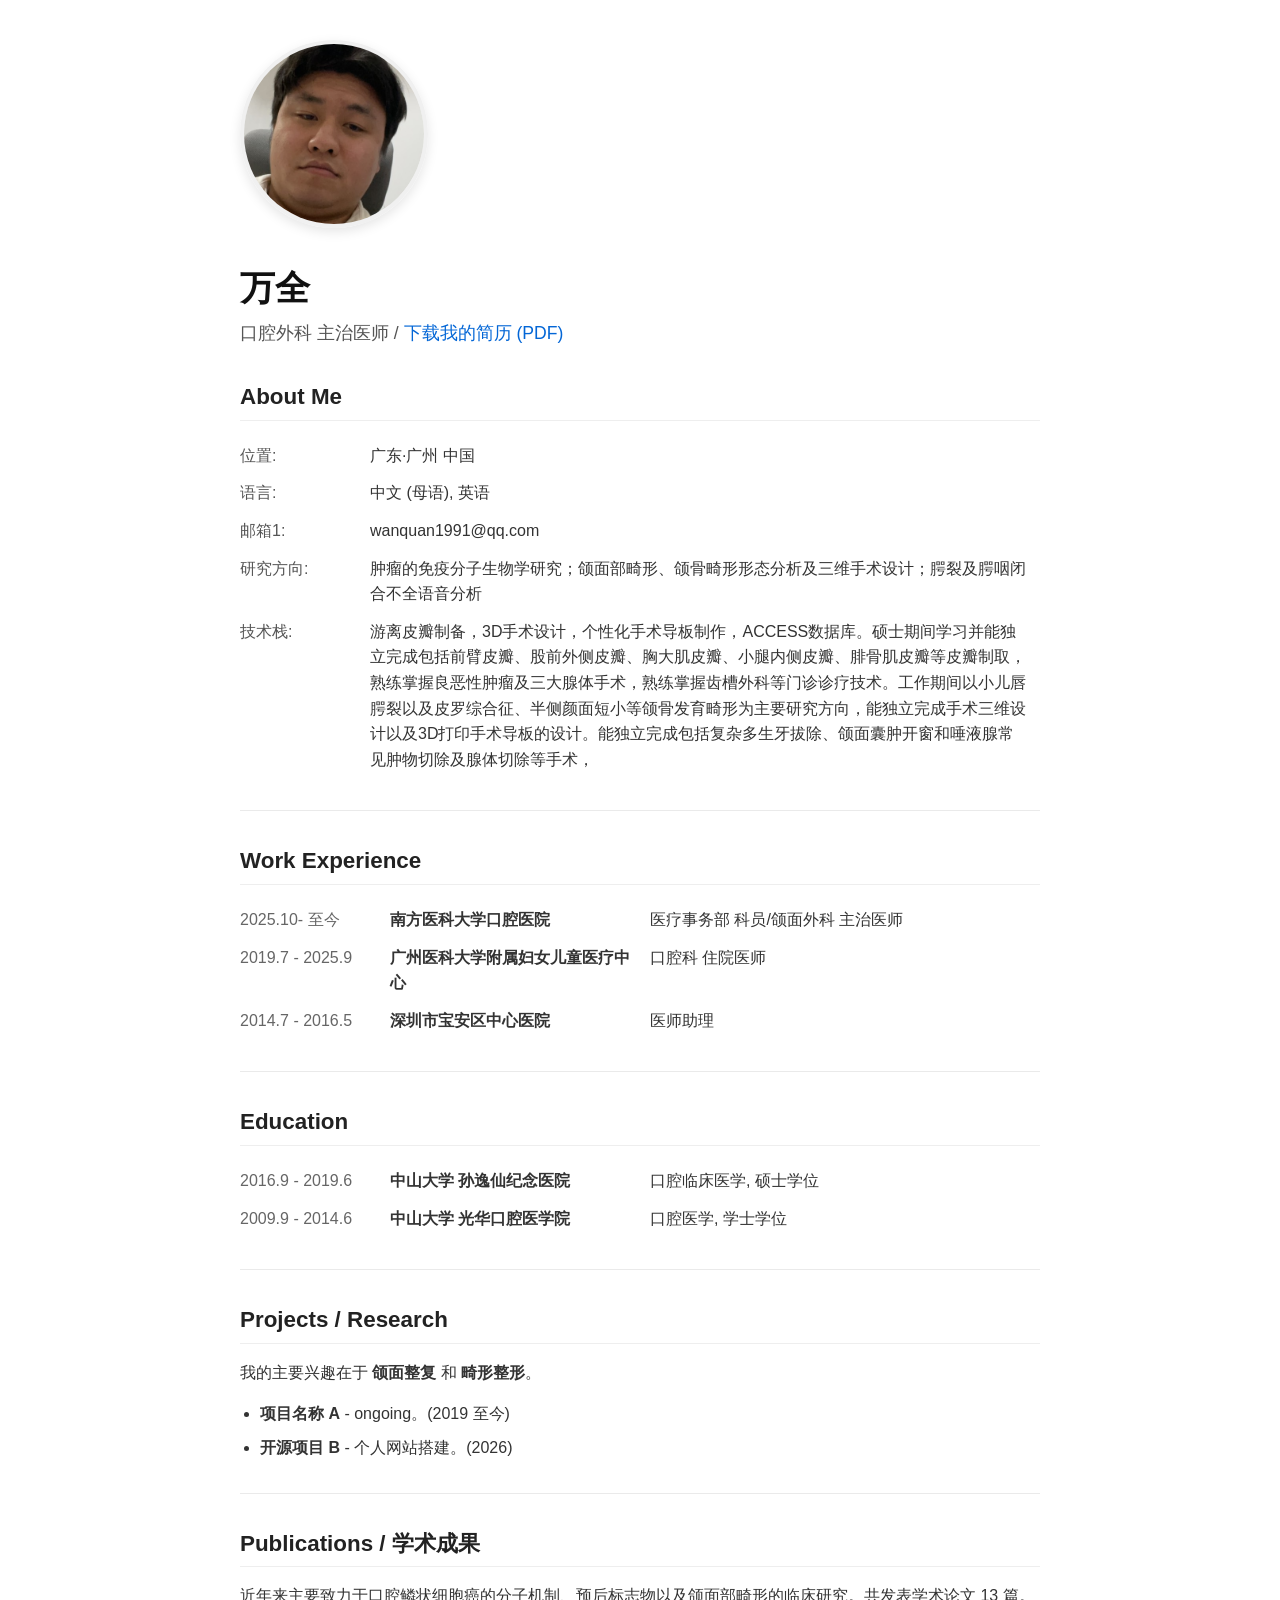
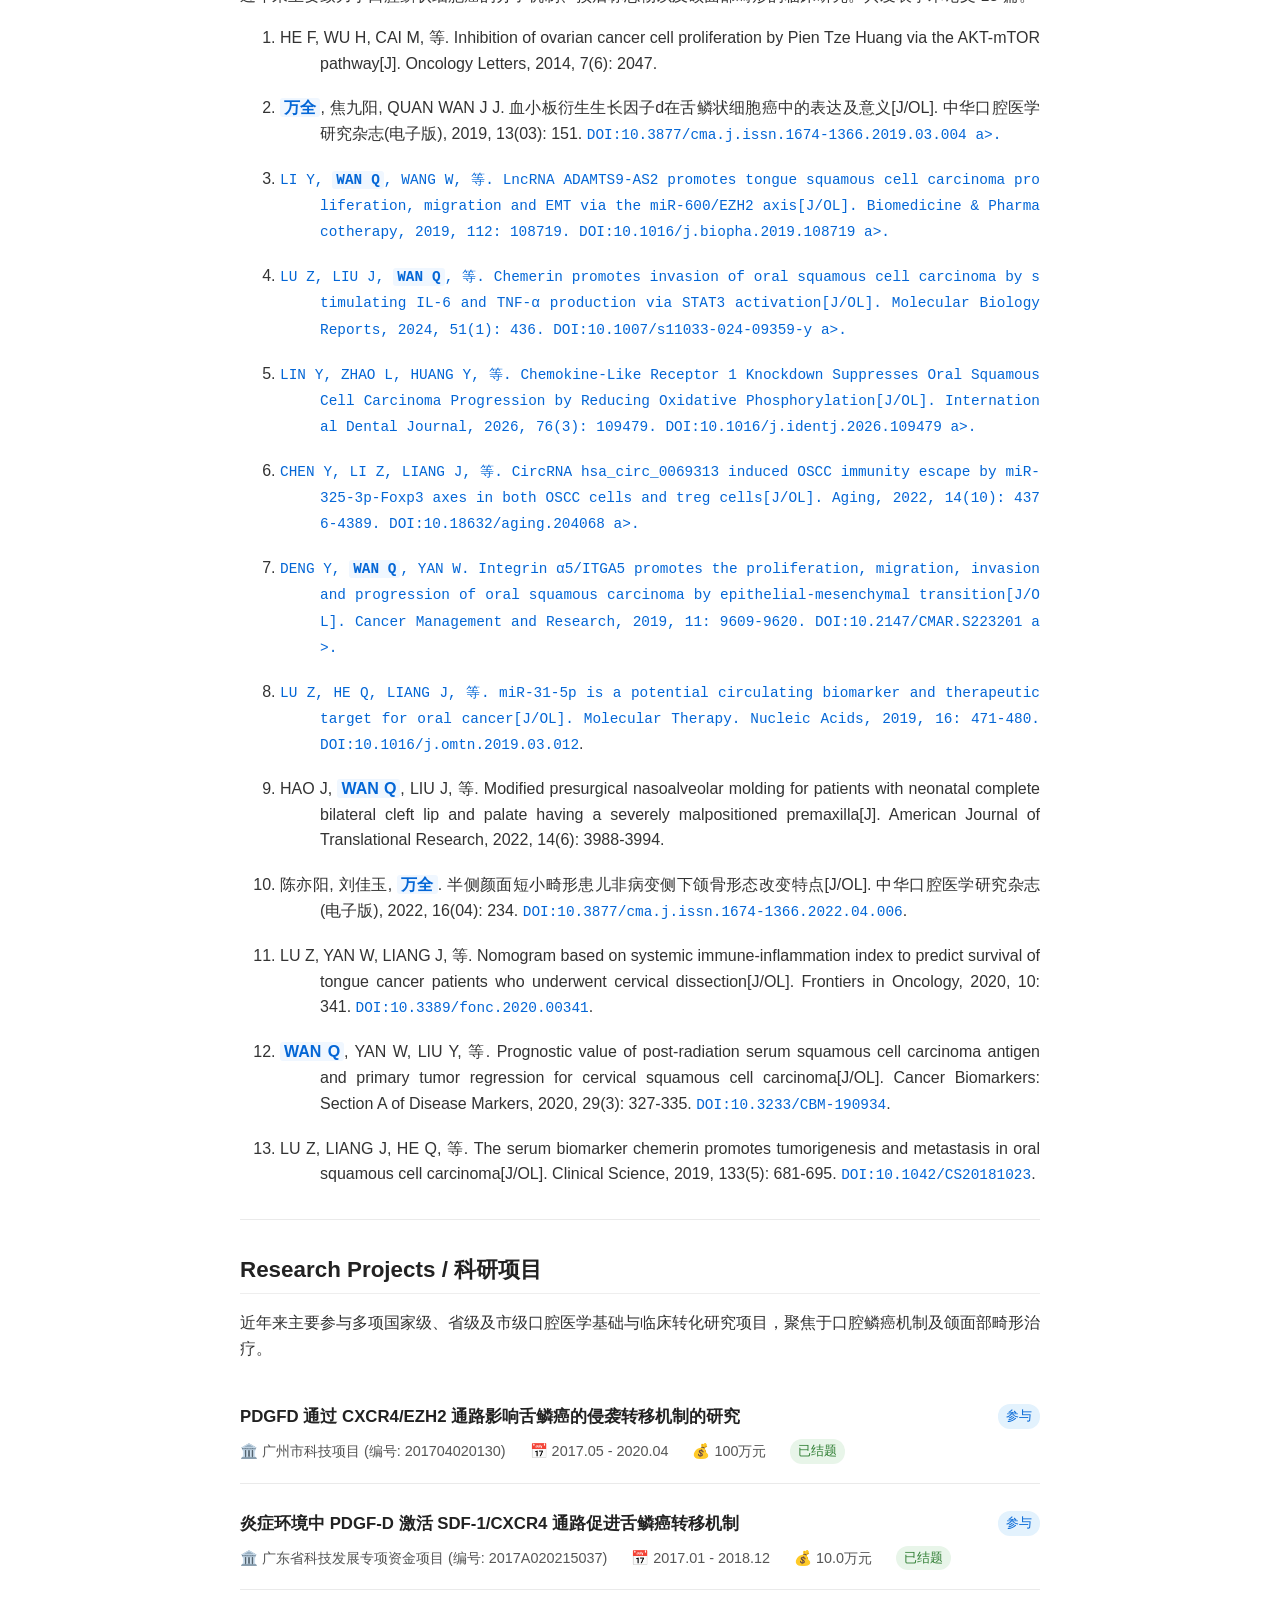
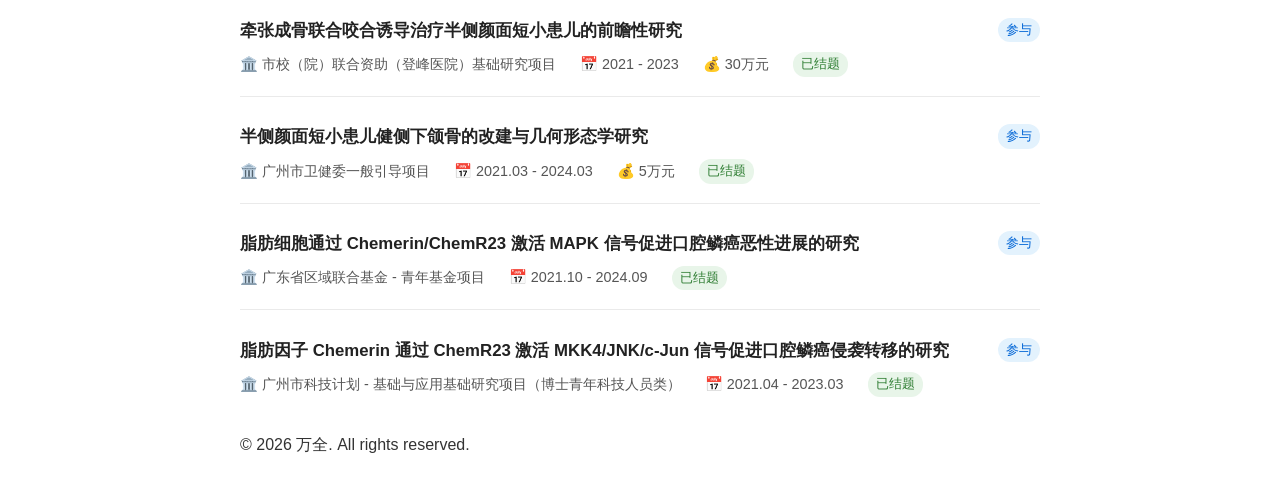
==== index.html @ 94e1116c "Modify title and add research direction in index.html Updated the title and added research direction" ====
<!DOCTYPE html>
<html lang="zh-CN">
<head>
    <meta charset="UTF-8">
    <meta name="viewport" content="width=device-width, initial-scale=1.0">
    <title>万全的主页</title>
    <link rel="stylesheet" href="style.css">
</head>

<body>
    <main class="container">
        <header>
                <!-- 头像区域 -->
            <div class="avatar-container">
                <img src="avatar.jpg" alt="万全" class="avatar">
            </div>
            <h1>万全</h1>
            <p class="subtitle">口腔外科 主治医师 / <a href="resume.pdf" download>下载我的简历 (PDF)</a></p>
        </header>

        <section id="about">
            <h2>About Me</h2>
            <table class="info-table">
                <tr><th>位置:</th><td>广东·广州 中国</td></tr>
                <tr><th>语言:</th><td>中文 (母语), 英语</td></tr>
                <tr><th>邮箱1:</th><td>wanquan1991@qq.com</td></tr>
                <tr><th>研究方向:</th><td>肿瘤的免疫分子生物学研究；颌面部畸形、颌骨畸形形态分析及三维手术设计；腭裂及腭咽闭合不全语音分析</td></tr>
                <tr><th>技术栈:</th><td>游离皮瓣制备，3D手术设计，个性化手术导板制作，ACCESS数据库。硕士期间学习并能独立完成包括前臂皮瓣、股前外侧皮瓣、胸大肌皮瓣、小腿内侧皮瓣、腓骨肌皮瓣等皮瓣制取，熟练掌握良恶性肿瘤及三大腺体手术，熟练掌握齿槽外科等门诊诊疗技术。工作期间以小儿唇腭裂以及皮罗综合征、半侧颜面短小等颌骨发育畸形为主要研究方向，能独立完成手术三维设计以及3D打印手术导板的设计。能独立完成包括复杂多生牙拔除、颌面囊肿开窗和唾液腺常见肿物切除及腺体切除等手术，</td></tr>
            </table>
        </section>

        <hr>

        <section id="experience">
            <h2>Work Experience</h2>
            <table class="info-table">
                <tr>
                    <td class="year">2025.10- 至今</td>
                    <td class="company"><strong>南方医科大学口腔医院</strong></td>
                    <td class="role">医疗事务部 科员/颌面外科 主治医师</td>
                </tr>
                <tr>
                    <td class="year">2019.7 - 2025.9</td>
                    <td class="company"><strong>广州医科大学附属妇女儿童医疗中心</strong></td>
                    <td class="role">口腔科 住院医师</td>
                </tr>
                <tr>
                    <td class="year">2014.7 - 2016.5</td>
                    <td class="company"><strong>深圳市宝安区中心医院</strong></td>
                    <td class="role">医师助理</td>
                </tr>
            </table>
        </section>

        <hr>

        <section id="education">
            <h2>Education</h2>
            <table class="info-table">
                <tr>
                    <td class="year">2016.9 - 2019.6</td>
                    <td class="company"><strong>中山大学 孙逸仙纪念医院</strong></td>
                    <td class="role">口腔临床医学, 硕士学位</td>
                </tr>
                <tr>
                    <td class="year">2009.9 - 2014.6</td>
                    <td class="company"><strong>中山大学 光华口腔医学院</strong></td>
                    <td class="role">口腔医学, 学士学位</td>
                </tr>
            </table>
        </section>

        <hr>

        <section id="research">
            <h2>Projects / Research</h2>
            <p>我的主要兴趣在于 <strong>颌面整复</strong> 和 <strong>畸形整形</strong>。</p>
            <ul>
                <li><strong>项目名称 A</strong> - ongoing。(2019 至今)</li>
                <li><strong>开源项目 B</strong> - 个人网站搭建。(2026)</li>
            </ul>
        </section>

        
        <hr>

        
        <section id="publications">
            <h2>Publications / 学术成果</h2>
            <p>近年来主要致力于口腔鳞状细胞癌的分子机制、预后标志物以及颌面部畸形的临床研究。共发表学术论文 13 篇。</p>
            
            <ol class="publication-list">
                <li>
                    HE F, WU H, CAI M, 等. Inhibition of ovarian cancer cell proliferation by Pien Tze Huang via the AKT-mTOR pathway[J]. Oncology Letters, 2014, 7(6): 2047.
                </li>
                <li>
                    <span class="my-name">万全</span>, 焦九阳, QUAN WAN J J. 血小板衍生生长因子d在舌鳞状细胞癌中的表达及意义[J/OL]. 中华口腔医学研究杂志(电子版), 2019, 13(03): 151. 
                    <a class="doi-link" href="https://doi.org/10.3877/cma.j.issn.1674-1366.2019.03.004
        
        
        
        " target="_blank">DOI:10.3877/cma.j.issn.1674-1366.2019.03.004
        
        
        
        a>.
                </li>
                <li>
                    LI Y, <span class="my-name">WAN Q</span>, WANG W, 等. LncRNA ADAMTS9-AS2 promotes tongue squamous cell carcinoma proliferation, migration and EMT via the miR-600/EZH2 axis[J/OL]. Biomedicine & Pharmacotherapy, 2019, 112: 108719. 
                    <a class="doi-link" href="https://doi.org/10.1016/j.biopha.2019.108719
        
        
        
        " target="_blank">DOI:10.1016/j.biopha.2019.108719
        
        
        
        a>.
                </li>
                <li>
                    LU Z, LIU J, <span class="my-name">WAN Q</span>, 等. Chemerin promotes invasion of oral squamous cell carcinoma by stimulating IL-6 and TNF-α production via STAT3 activation[J/OL]. Molecular Biology Reports, 2024, 51(1): 436. 
                    <a class="doi-link" href="https://doi.org/10.1007/s11033-024-09359-y
        
        
        
        " target="_blank">DOI:10.1007/s11033-024-09359-y
        
        
        
        a>.
                </li>
                <li>
                    LIN Y, ZHAO L, HUANG Y, 等. Chemokine-Like Receptor 1 Knockdown Suppresses Oral Squamous Cell Carcinoma Progression by Reducing Oxidative Phosphorylation[J/OL]. International Dental Journal, 2026, 76(3): 109479. 
                    <a class="doi-link" href="https://doi.org/10.1016/j.identj.2026.109479
        
        
        
        " target="_blank">DOI:10.1016/j.identj.2026.109479
        
        
        
        a>.
                </li>
                <li>
                    CHEN Y, LI Z, LIANG J, 等. CircRNA hsa_circ_0069313 induced OSCC immunity escape by miR-325-3p-Foxp3 axes in both OSCC cells and treg cells[J/OL]. Aging, 2022, 14(10): 4376-4389. 
                    <a class="doi-link" href="https://doi.org/10.18632/aging.204068
        
        
        
        " target="_blank">DOI:10.18632/aging.204068
        
        
        
        a>.
                </li>
                <li>
                    DENG Y, <span class="my-name">WAN Q</span>, YAN W. Integrin α5/ITGA5 promotes the proliferation, migration, invasion and progression of oral squamous carcinoma by epithelial-mesenchymal transition[J/OL]. Cancer Management and Research, 2019, 11: 9609-9620. 
                    <a class="doi-link" href="https://doi.org/10.2147/CMAR.S223201
        
        
        
        " target="_blank">DOI:10.2147/CMAR.S223201
        
        
        
        a>.
                </li>
                <li>
                    LU Z, HE Q, LIANG J, 等. miR-31-5p is a potential circulating biomarker and therapeutic target for oral cancer[J/OL]. Molecular Therapy. Nucleic Acids, 2019, 16: 471-480. 
                    <a class="doi-link" href="https://doi.org/10.1016/j.omtn.2019.03.012" target="_blank">DOI:10.1016/j.omtn.2019.03.012</a>.
                </li>
                <li>
                    HAO J, <span class="my-name">WAN Q</span>, LIU J, 等. Modified presurgical nasoalveolar molding for patients with neonatal complete bilateral cleft lip and palate having a severely malpositioned premaxilla[J]. American Journal of Translational Research, 2022, 14(6): 3988-3994.
                </li>
                 <li>
                    陈亦阳, 刘佳玉, <span class="my-name">万全</span>. 半侧颜面短小畸形患儿非病变侧下颌骨形态改变特点[J/OL]. 中华口腔医学研究杂志(电子版), 2022, 16(04): 234. 
                    <a class="doi-link" href="https://doi.org/10.3877/cma.j.issn.1674-1366.2022.04.006" target="_blank">DOI:10.3877/cma.j.issn.1674-1366.2022.04.006</a>.
                </li>
                 <li>
                    LU Z, YAN W, LIANG J, 等. Nomogram based on systemic immune-inflammation index to predict survival of tongue cancer patients who underwent cervical dissection[J/OL]. Frontiers in Oncology, 2020, 10: 341. 
                    <a class="doi-link" href="https://doi.org/10.3389/fonc.2020.00341" target="_blank">DOI:10.3389/fonc.2020.00341</a>.
                </li>
                <li>
                    <span class="my-name">WAN Q</span>, YAN W, LIU Y, 等. Prognostic value of post-radiation serum squamous cell carcinoma antigen and primary tumor regression for cervical squamous cell carcinoma[J/OL]. Cancer Biomarkers: Section A of Disease Markers, 2020, 29(3): 327-335. 
                    <a class="doi-link" href="https://doi.org/10.3233/CBM-190934" target="_blank">DOI:10.3233/CBM-190934</a>.
                </li>
                <li>
                    LU Z, LIANG J, HE Q, 等. The serum biomarker chemerin promotes tumorigenesis and metastasis in oral squamous cell carcinoma[J/OL]. Clinical Science, 2019, 133(5): 681-695. 
                    <a class="doi-link" href="https://doi.org/10.1042/CS20181023" target="_blank">DOI:10.1042/CS20181023</a>.
                </li>
            </ol>
        </section>

        <hr>
        
        <section id="research-projects">
            <h2>Research Projects / 科研项目</h2>
            <p>近年来主要参与多项国家级、省级及市级口腔医学基础与临床转化研究项目，聚焦于口腔鳞癌机制及颌面部畸形治疗。</p>
            
            <ul class="project-list">
                <!-- 项目 1 -->
                <li class="project-item">
                    <div class="project-header">
                        <span class="project-title">PDGFD 通过 CXCR4/EZH2 通路影响舌鳞癌的侵袭转移机制的研究</span>
                        <span class="badge badge-role">参与</span>
                    </div>
                    <div class="project-meta">
                        <span class="meta-item">🏛️ 广州市科技项目 (编号: 201704020130)</span>
                        <span class="meta-item">📅 2017.05 - 2020.04</span>
                        <span class="meta-item">💰 100万元</span>
                        <span class="badge badge-status">已结题</span>
                    </div>
                </li>
        
                <!-- 项目 2 -->
                <li class="project-item">
                    <div class="project-header">
                        <span class="project-title">炎症环境中 PDGF-D 激活 SDF-1/CXCR4 通路促进舌鳞癌转移机制</span>
                        <span class="badge badge-role">参与</span>
                    </div>
                    <div class="project-meta">
                        <span class="meta-item">🏛️ 广东省科技发展专项资金项目 (编号: 2017A020215037)</span>
                        <span class="meta-item">📅 2017.01 - 2018.12</span>
                        <span class="meta-item">💰 10.0万元</span>
                        <span class="badge badge-status">已结题</span>
                    </div>
                </li>
        
                <!-- 项目 3 -->
                <li class="project-item">
                    <div class="project-header">
                        <span class="project-title">牵张成骨联合咬合诱导治疗半侧颜面短小患儿的前瞻性研究</span>
                        <span class="badge badge-role">参与</span>
                    </div>
                    <div class="project-meta">
                        <span class="meta-item">🏛️ 市校（院）联合资助（登峰医院）基础研究项目</span>
                        <span class="meta-item">📅 2021 - 2023</span>
                        <span class="meta-item">💰 30万元</span>
                        <span class="badge badge-status">已结题</span>
                    </div>
                </li>
        
                <!-- 项目 4 -->
                <li class="project-item">
                    <div class="project-header">
                        <span class="project-title">半侧颜面短小患儿健侧下颌骨的改建与几何形态学研究</span>
                        <span class="badge badge-role">参与</span>
                    </div>
                    <div class="project-meta">
                        <span class="meta-item">🏛️ 广州市卫健委一般引导项目</span>
                        <span class="meta-item">📅 2021.03 - 2024.03</span>
                        <span class="meta-item">💰 5万元</span>
                        <span class="badge badge-status">已结题</span>
                    </div>
                </li>
        
                <!-- 项目 5 (原文本未提供金额，已做兼容处理) -->
                <li class="project-item">
                    <div class="project-header">
                        <span class="project-title">脂肪细胞通过 Chemerin/ChemR23 激活 MAPK 信号促进口腔鳞癌恶性进展的研究</span>
                        <span class="badge badge-role">参与</span>
                    </div>
                    <div class="project-meta">
                        <span class="meta-item">🏛️ 广东省区域联合基金 - 青年基金项目</span>
                        <span class="meta-item">📅 2021.10 - 2024.09</span>
                        <span class="badge badge-status">已结题</span>
                    </div>
                </li>
        
                <!-- 项目 6 (原文本未提供金额，已做兼容处理) -->
                <li class="project-item">
                    <div class="project-header">
                        <span class="project-title">脂肪因子 Chemerin 通过 ChemR23 激活 MKK4/JNK/c-Jun 信号促进口腔鳞癌侵袭转移的研究</span>
                        <span class="badge badge-role">参与</span>
                    </div>
                    <div class="project-meta">
                        <span class="meta-item">🏛️ 广州市科技计划 - 基础与应用基础研究项目（博士青年科技人员类）</span>
                        <span class="meta-item">📅 2021.04 - 2023.03</span>
                        <span class="badge badge-status">已结题</span>
                    </div>
                </li>
            </ul>
        </section>

        
        <footer>
            <p>&copy; 2026 万全. All rights reserved.</p>
        </footer>
    </main>
</body>
</html>
---- style.css ----
/* 基础重置与字体设置 */
body {
    font-family: -apple-system, BlinkMacSystemFont, "Segoe UI", Roboto, Helvetica, Arial, sans-serif;
    line-height: 1.6;
    color: #333;
    background-color: #fff;
    margin: 0;
    padding: 20px;
}

/* 居中容器，限制最大宽度以保证阅读体验 */
.container {
    max-width: 800px;
    margin: 0 auto;
    padding: 20px 0;
}

/* 标题样式 */
h1 {
    font-size: 2.2rem;
    margin-bottom: 0.2rem;
    color: #111;
}

.subtitle {
    font-size: 1.1rem;
    color: #555;
    margin-top: 0;
    margin-bottom: 2rem;
}

h2 {
    font-size: 1.4rem;
    margin-top: 2rem;
    margin-bottom: 1rem;
    color: #222;
    border-bottom: 1px solid #eee;
    padding-bottom: 0.3rem;
}

/* 表格样式 (用于对齐经历和信息) */
.info-table {
    width: 100%;
    border-collapse: collapse;
    margin-bottom: 1rem;
}

.info-table th, .info-table td {
    text-align: left;
    padding: 6px 10px 6px 0;
    vertical-align: top;
}

.info-table th {
    width: 120px;
    color: #555;
    font-weight: normal;
}

.info-table .year {
    width: 140px;
    color: #666;
    white-space: nowrap;
}

.info-table .company {
    width: 250px;
}

/* 分隔线 */
hr {
    border: 0;
    border-top: 1px solid #eaeaea;
    margin: 2rem 0;
}

/* 列表样式 */
ul {
    padding-left: 20px;
}

li {
    margin-bottom: 0.5rem;
}

/* 链接样式 */
a {
    color: #0366d6;
    text-decoration: none;
}

a:hover {
    text-decoration: underline;
}

/* 移动端适配 */
@media (max-width: 600px) {
    .info-table, .info-table tbody, .info-table tr, .info-table td, .info-table th {
        display: block;
        width: 100%;
    }
    .info-table th {
        margin-top: 10px;
        font-weight: bold;
    }
    .info-table .year {
        margin-top: 15px;
        font-weight: bold;
        color: #333;
    }
}

/* ========== 头像样式 ========== */
.profile-header {
    text-align: center; /* 居中对齐 */
    margin-bottom: 3rem;
}

.avatar-container {
    margin-bottom: 1.5rem;
}

.avatar {
    width: 180px;           /* 头像宽度 */
    height: 180px;          /* 头像高度 */
    border-radius: 50%;     /* 圆形头像 */
    object-fit: cover;      /* 保持比例裁剪，不变形 */
    border: 4px solid #f0f0f0; /* 浅灰色边框 */
    box-shadow: 0 4px 12px rgba(0, 0, 0, 0.1); /* 轻微阴影 */
    transition: transform 0.3s, box-shadow 0.3s;
}

/* 鼠标悬停效果 */
.avatar:hover {
    transform: scale(1.05); /* 轻微放大 */
    box-shadow: 0 8px 24px rgba(0, 0, 0, 0.15); /* 阴影加深 */
}

/* 移动端适配：缩小头像 */
@media (max-width: 600px) {
    .avatar {
        width: 140px;
        height: 140px;
    }
}

/* ========== 导航栏样式 ========== */
.navbar {
    background-color: #f8f9fa;
    border-bottom: 1px solid #eaeaea;
    padding: 1rem 0;
    margin-bottom: 2rem;
    position: sticky;
    top: 0;
    z-index: 100;
}

.nav-container {
    max-width: 800px;
    margin: 0 auto;
    padding: 0 20px;
    display: flex;
    justify-content: space-between;
    align-items: center;
}

.nav-brand {
    font-size: 1.2rem;
    font-weight: bold;
    color: #333;
    text-decoration: none;
}

.nav-links {
    display: flex;
    gap: 1.5rem;
    list-style: none;
    margin: 0;
    padding: 0;
}

.nav-links a {
    color: #555;
    text-decoration: none;
    font-size: 0.95rem;
    transition: color 0.3s;
}

.nav-links a:hover,
.nav-links a.active {
    color: #0366d6;
}

/* 移动端适配 */
@media (max-width: 600px) {
    .nav-container {
        flex-direction: column;
        gap: 1rem;
    }
    
    .nav-links {
        flex-wrap: wrap;
        justify-content: center;
        gap: 1rem;
    }
}
/* ========== 学术成果 (Publications) 专属样式 ========== */
.publication-list {
    list-style-type: decimal;
    padding-left: 2.5rem; /* 为序号留出足够空间 */
    margin-top: 1rem;
}

.publication-list li {
    margin-bottom: 1.2rem;
    text-align: justify; /* 两端对齐，视觉更整齐 */
    line-height: 1.6;
    /* 悬挂缩进：第一行顶格，换行时缩进，这是学术列表的标准排版 */
    text-indent: -2.5rem; 
    padding-left: 2.5rem; 
}

/* 高亮作者本人的名字 */
.publication-list .my-name {
    font-weight: bold;
    color: #0366d6; /* 使用主题蓝色 */
    background-color: #f0f7ff; /* 浅蓝色背景 */
    padding: 1px 4px;
    border-radius: 3px;
}

/* DOI 链接样式 */
.publication-list a.doi-link {
    color: #0366d6;
    text-decoration: none;
    font-family: ui-monospace, SFMono-Regular, Menlo, Monaco, Consolas, monospace; /* 等宽字体 */
    font-size: 0.9em;
    word-break: break-all; /* 防止长 DOI 撑破移动端布局 */
}

.publication-list a.doi-link:hover {
    text-decoration: underline;
}

/* 移动端适配：取消悬挂缩进，改为普通缩进 */
@media (max-width: 600px) {
    .publication-list {
        padding-left: 1.5rem;
    }
    .publication-list li {
        text-indent: 0;
        padding-left: 0;
    }
}


/* ========== 科研项目 (Research Projects) 专属样式 ========== */
.project-list {
    list-style: none;
    padding: 0;
    margin-top: 1.5rem;
}

.project-item {
    padding: 1.2rem 0;
    border-bottom: 1px solid #eaeaea;
}

.project-item:last-child {
    border-bottom: none;
}

/* 项目标题与角色标签行 */
.project-header {
    display: flex;
    justify-content: space-between;
    align-items: flex-start;
    gap: 1rem;
    margin-bottom: 0.6rem;
}

.project-title {
    font-size: 1.05rem;
    font-weight: 600;
    color: #222;
    line-height: 1.5;
}

/* 标签通用样式 */
.badge {
    display: inline-block;
    padding: 2px 8px;
    border-radius: 12px;
    font-size: 0.8rem;
    font-weight: 500;
    white-space: nowrap;
    flex-shrink: 0; /* 防止标签被挤压换行 */
}

.badge-role {
    background-color: #e3f2fd;
    color: #0366d6;
}

.badge-status {
    background-color: #e8f5e9;
    color: #2e7d32;
}

/* 项目元数据行 (来源、时间、金额) */
.project-meta {
    display: flex;
    flex-wrap: wrap;
    gap: 1rem 1.5rem; /* 行间距 1rem, 列间距 1.5rem */
    font-size: 0.9rem;
    color: #555;
}

.meta-item {
    display: flex;
    align-items: center;
    gap: 0.3rem;
}

/* 移动端适配：垂直堆叠 */
@media (max-width: 600px) {
    .project-header {
        flex-direction: column;
        gap: 0.5rem;
    }
    
    .project-meta {
        flex-direction: column;
        gap: 0.4rem;
    }
}
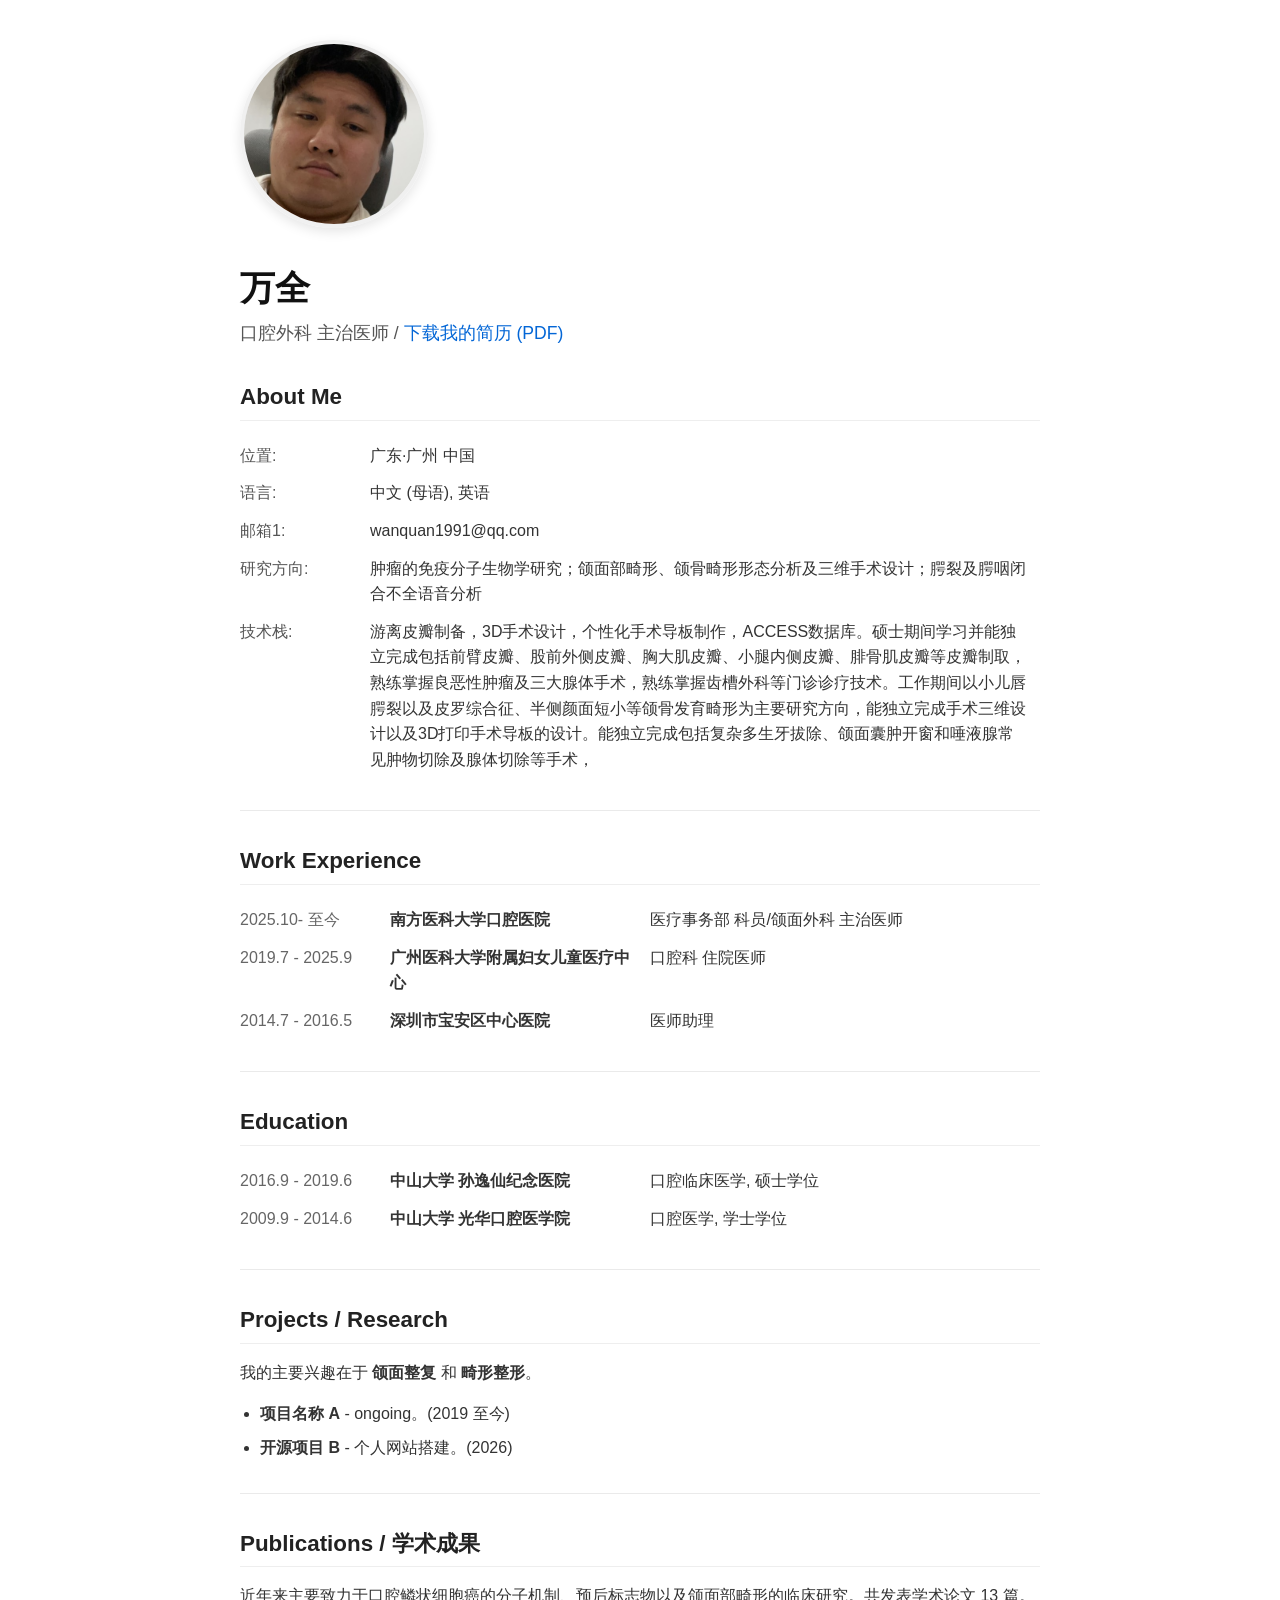
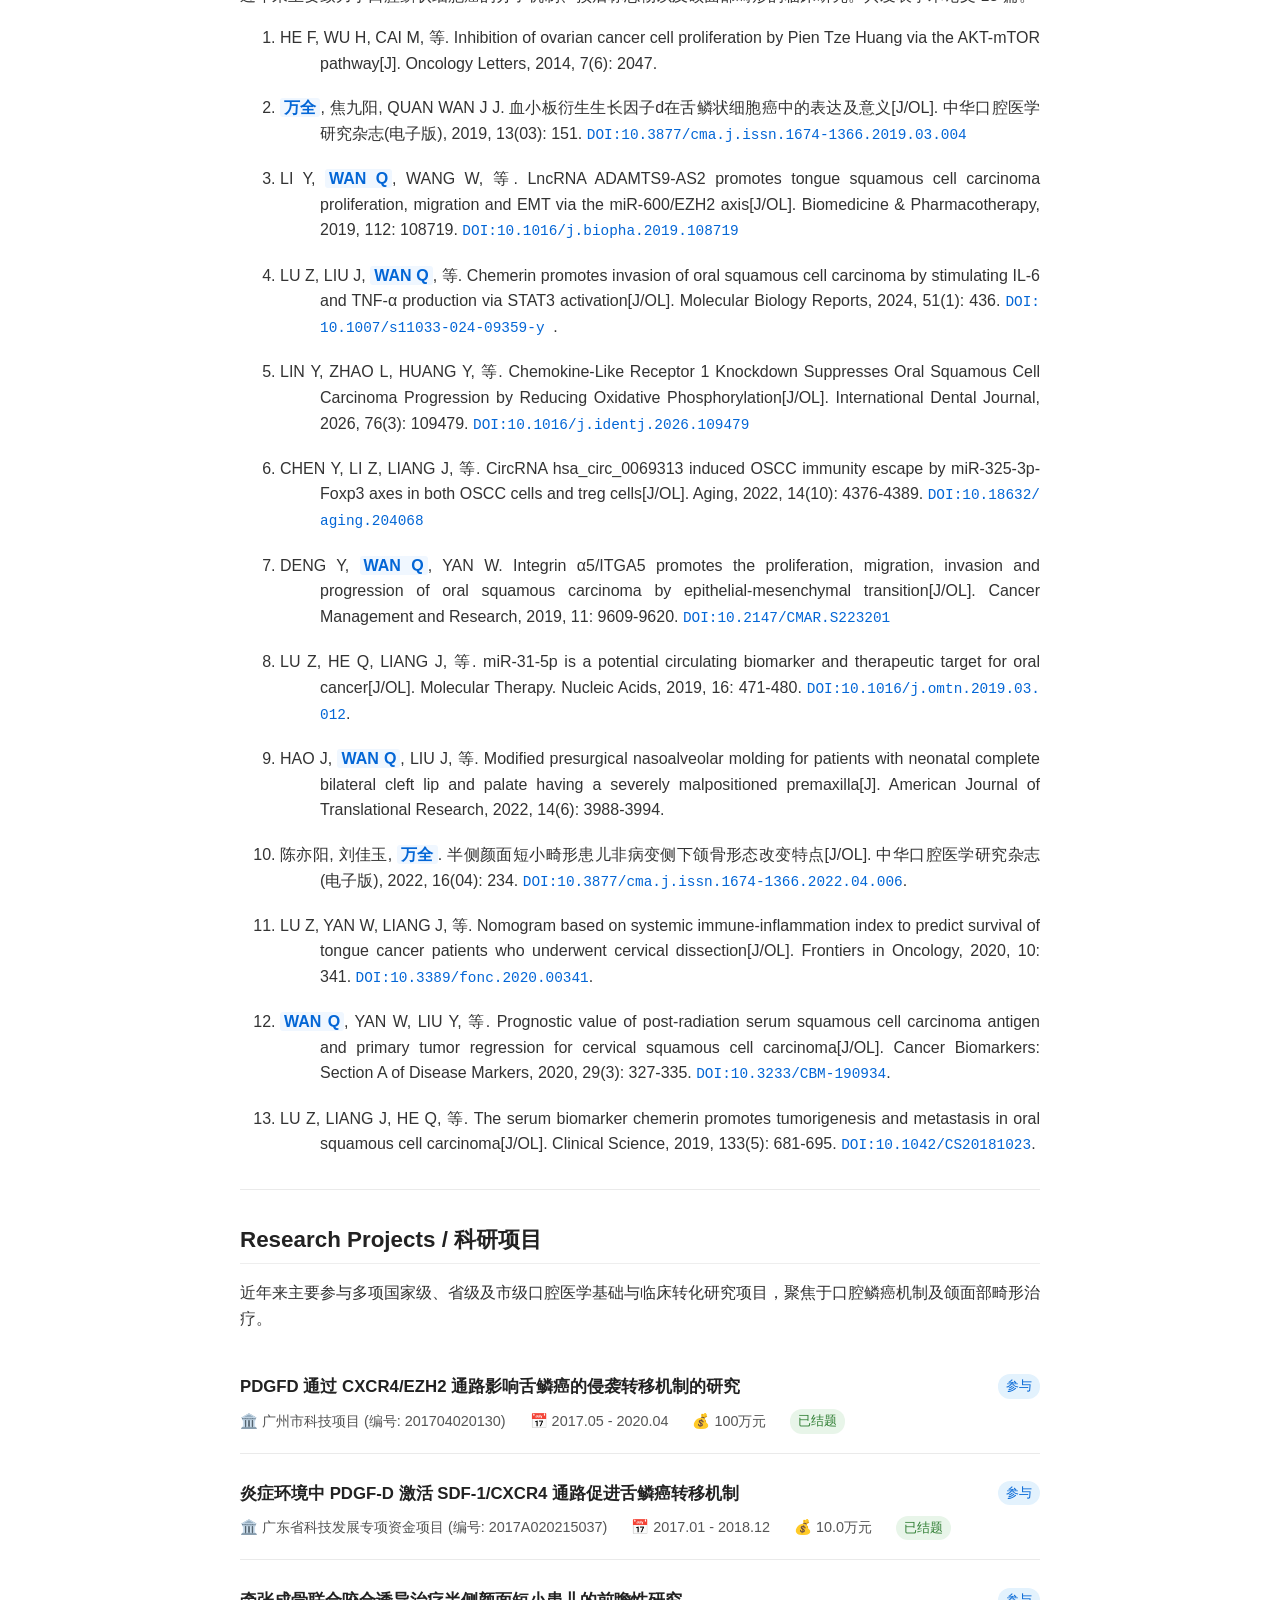
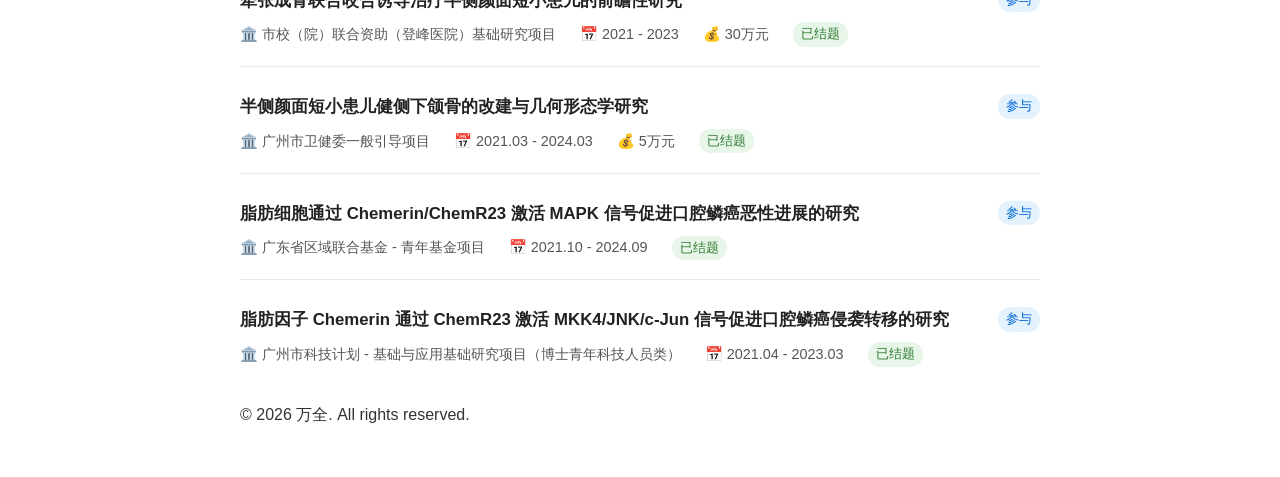
==== commit 82da61f5: "Fix DOI links formatting in index.html Updated DOI links to ensure proper HTML formatting." ====
--- a/index.html
+++ b/index.html
@@ -95,75 +95,27 @@
                 </li>
                 <li>
                     <span class="my-name">万全</span>, 焦九阳, QUAN WAN J J. 血小板衍生生长因子d在舌鳞状细胞癌中的表达及意义[J/OL]. 中华口腔医学研究杂志(电子版), 2019, 13(03): 151. 
-                    <a class="doi-link" href="https://doi.org/10.3877/cma.j.issn.1674-1366.2019.03.004
-        
-        
-        
-        " target="_blank">DOI:10.3877/cma.j.issn.1674-1366.2019.03.004
-        
-        
-        
-        a>.
+                    <a class="doi-link" href="https://doi.org/10.3877/cma.j.issn.1674-1366.2019.03.004 " target="_blank">DOI:10.3877/cma.j.issn.1674-1366.2019.03.004 </a>
                 </li>
                 <li>
                     LI Y, <span class="my-name">WAN Q</span>, WANG W, 等. LncRNA ADAMTS9-AS2 promotes tongue squamous cell carcinoma proliferation, migration and EMT via the miR-600/EZH2 axis[J/OL]. Biomedicine & Pharmacotherapy, 2019, 112: 108719. 
-                    <a class="doi-link" href="https://doi.org/10.1016/j.biopha.2019.108719
-        
-        
-        
-        " target="_blank">DOI:10.1016/j.biopha.2019.108719
-        
-        
-        
-        a>.
+                    <a class="doi-link" href="https://doi.org/10.1016/j.biopha.2019.108719 " target="_blank">DOI:10.1016/j.biopha.2019.108719</a>
                 </li>
                 <li>
                     LU Z, LIU J, <span class="my-name">WAN Q</span>, 等. Chemerin promotes invasion of oral squamous cell carcinoma by stimulating IL-6 and TNF-α production via STAT3 activation[J/OL]. Molecular Biology Reports, 2024, 51(1): 436. 
-                    <a class="doi-link" href="https://doi.org/10.1007/s11033-024-09359-y
-        
-        
-        
-        " target="_blank">DOI:10.1007/s11033-024-09359-y
-        
-        
-        
-        a>.
+                    <a class="doi-link" href="https://doi.org/10.1007/s11033-024-09359-y " target="_blank">DOI:10.1007/s11033-024-09359-y </a>.
                 </li>
                 <li>
                     LIN Y, ZHAO L, HUANG Y, 等. Chemokine-Like Receptor 1 Knockdown Suppresses Oral Squamous Cell Carcinoma Progression by Reducing Oxidative Phosphorylation[J/OL]. International Dental Journal, 2026, 76(3): 109479. 
-                    <a class="doi-link" href="https://doi.org/10.1016/j.identj.2026.109479
-        
-        
-        
-        " target="_blank">DOI:10.1016/j.identj.2026.109479
-        
-        
-        
-        a>.
+                    <a class="doi-link" href="https://doi.org/10.1016/j.identj.2026.109479 " target="_blank">DOI:10.1016/j.identj.2026.109479 </a>
                 </li>
                 <li>
                     CHEN Y, LI Z, LIANG J, 等. CircRNA hsa_circ_0069313 induced OSCC immunity escape by miR-325-3p-Foxp3 axes in both OSCC cells and treg cells[J/OL]. Aging, 2022, 14(10): 4376-4389. 
-                    <a class="doi-link" href="https://doi.org/10.18632/aging.204068
-        
-        
-        
-        " target="_blank">DOI:10.18632/aging.204068
-        
-        
-        
-        a>.
+                    <a class="doi-link" href="https://doi.org/10.18632/aging.204068 " target="_blank">DOI:10.18632/aging.204068 </a>
                 </li>
                 <li>
                     DENG Y, <span class="my-name">WAN Q</span>, YAN W. Integrin α5/ITGA5 promotes the proliferation, migration, invasion and progression of oral squamous carcinoma by epithelial-mesenchymal transition[J/OL]. Cancer Management and Research, 2019, 11: 9609-9620. 
-                    <a class="doi-link" href="https://doi.org/10.2147/CMAR.S223201
-        
-        
-        
-        " target="_blank">DOI:10.2147/CMAR.S223201
-        
-        
-        
-        a>.
+                    <a class="doi-link" href="https://doi.org/10.2147/CMAR.S223201   " target="_blank">DOI:10.2147/CMAR.S223201 </a>
                 </li>
                 <li>
                     LU Z, HE Q, LIANG J, 等. miR-31-5p is a potential circulating biomarker and therapeutic target for oral cancer[J/OL]. Molecular Therapy. Nucleic Acids, 2019, 16: 471-480. 
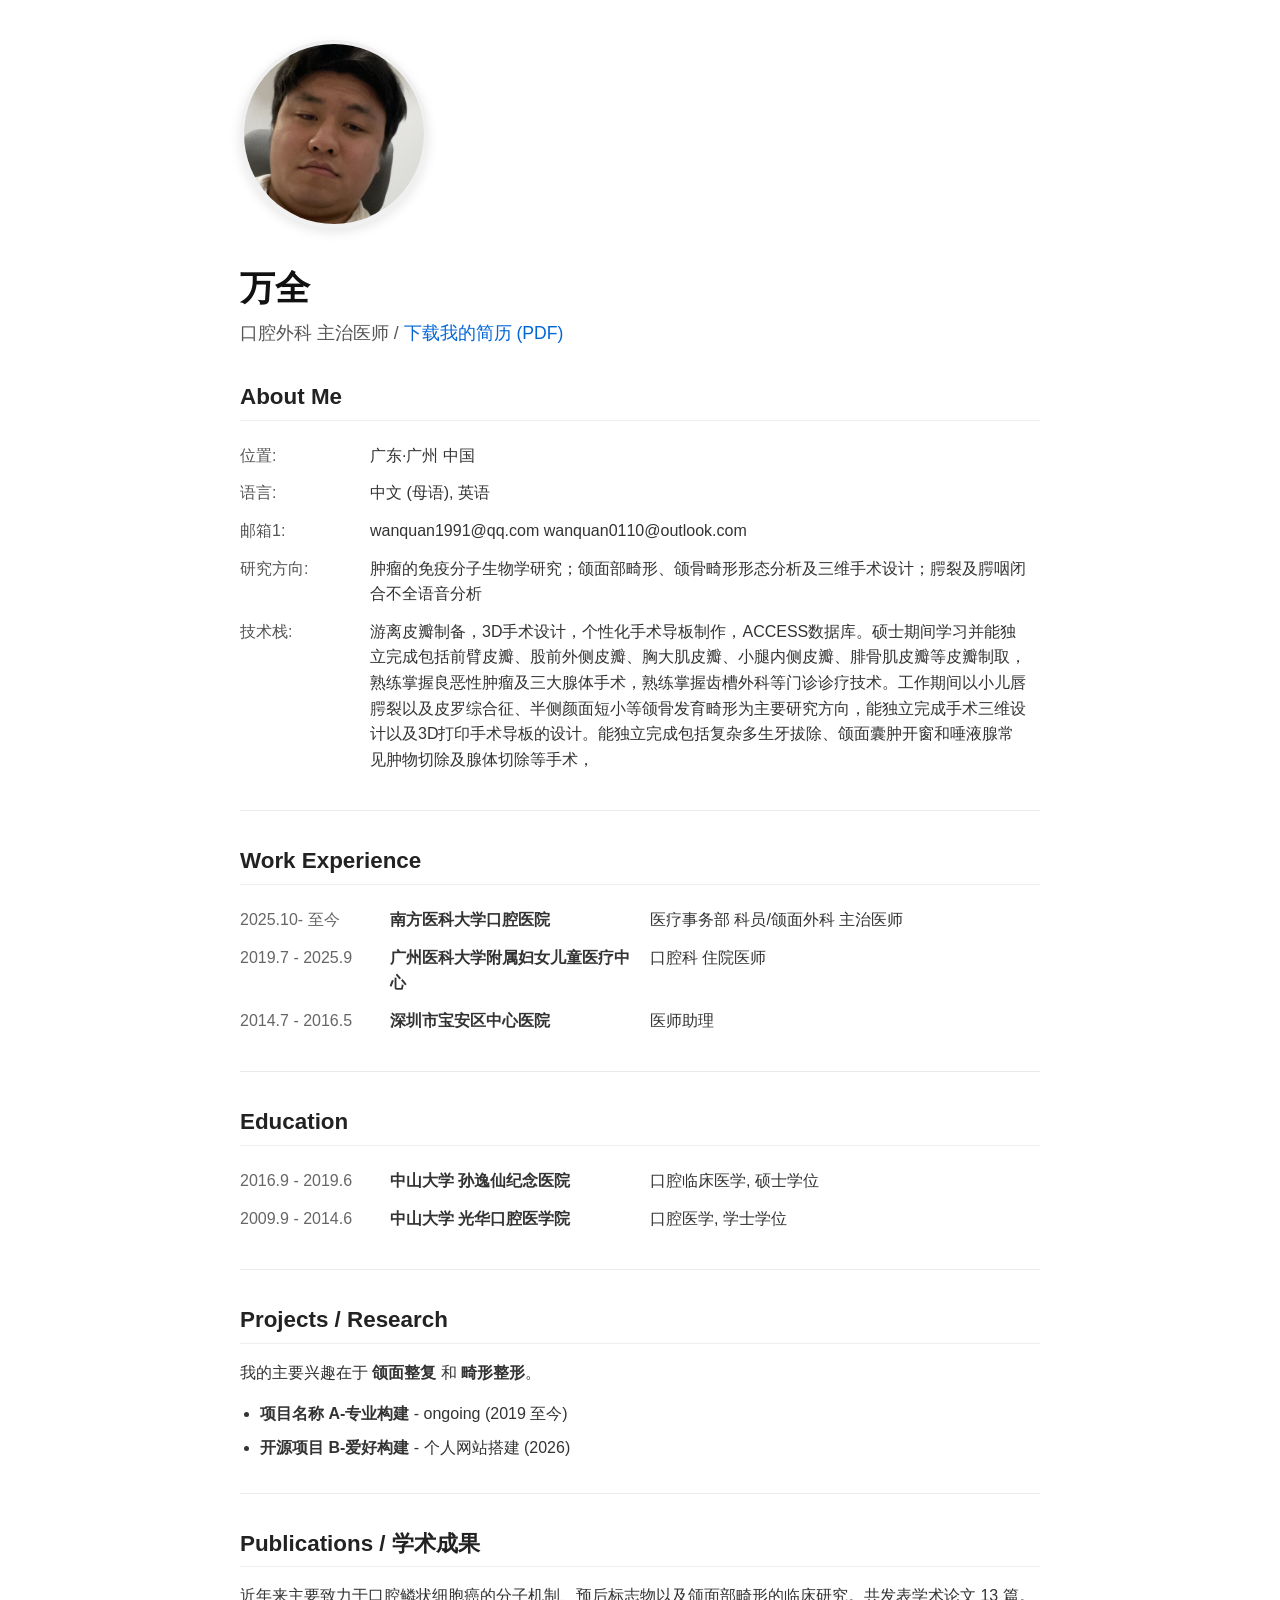
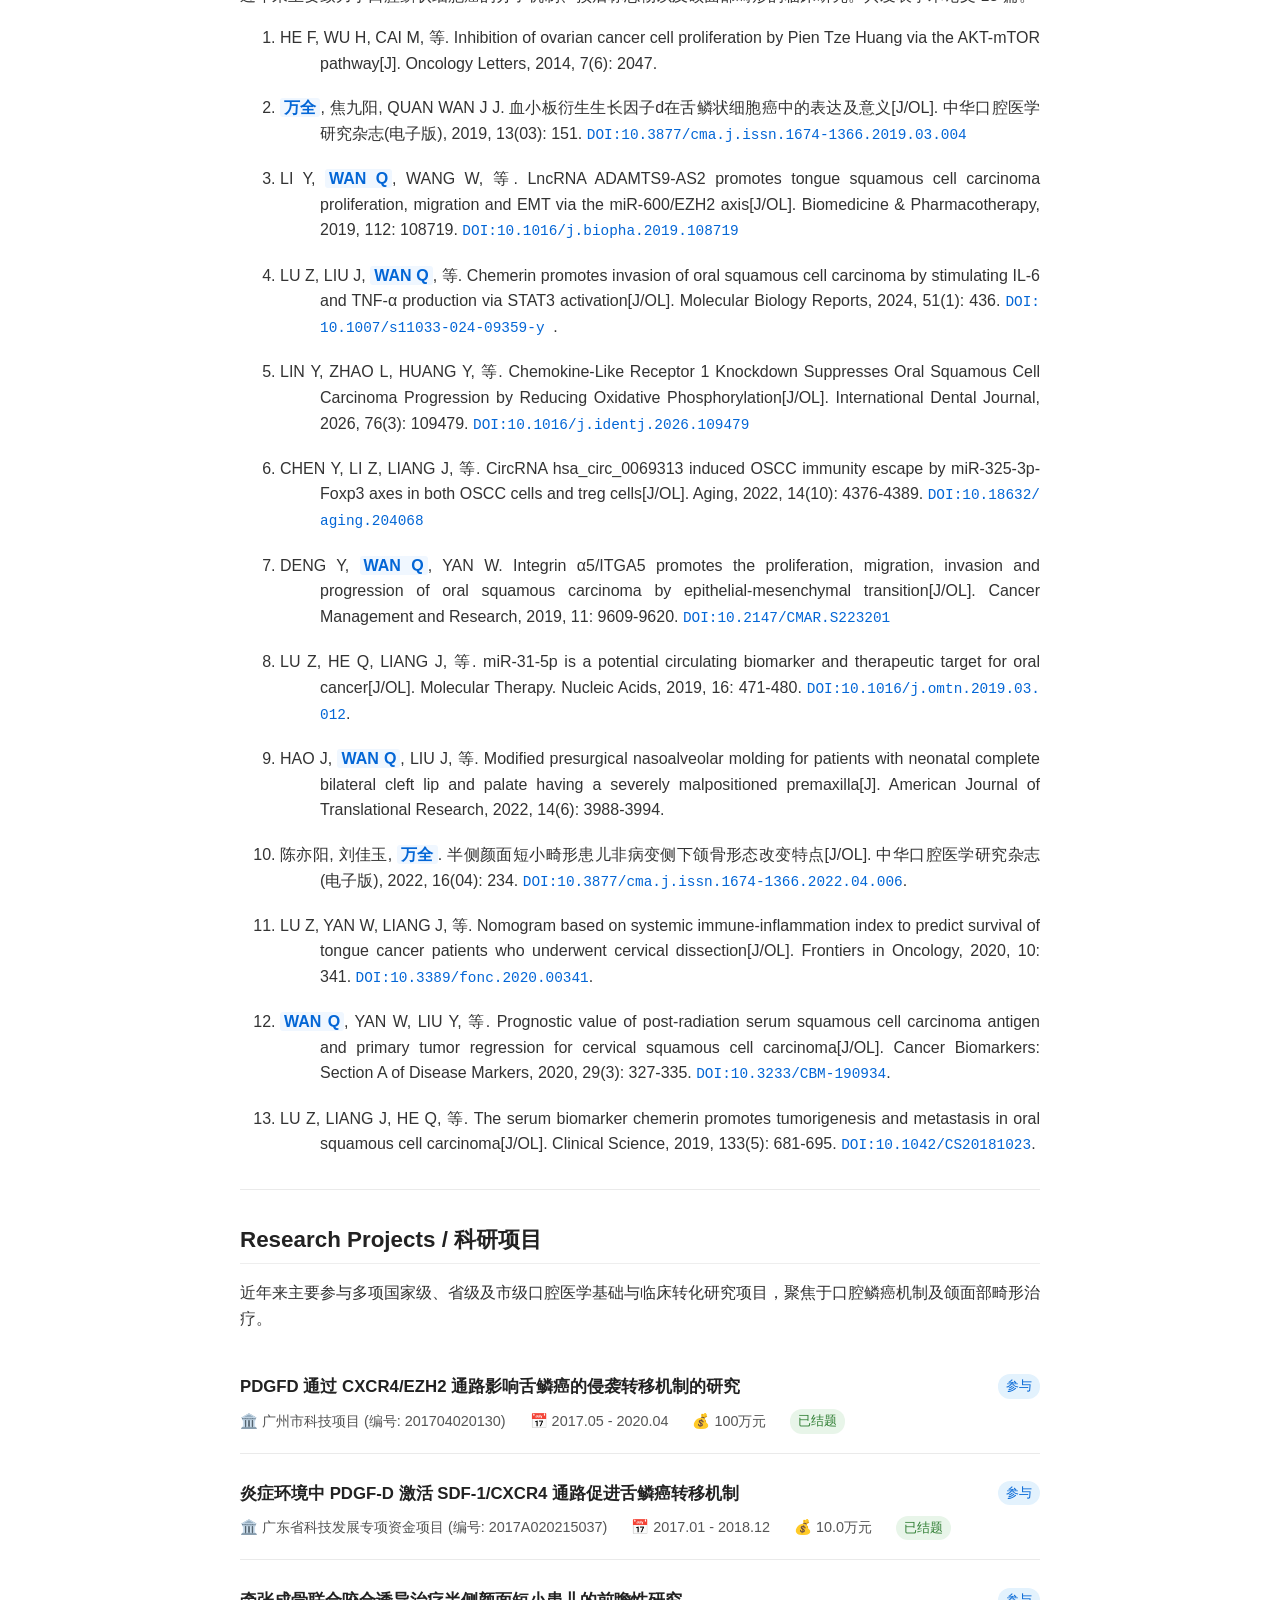
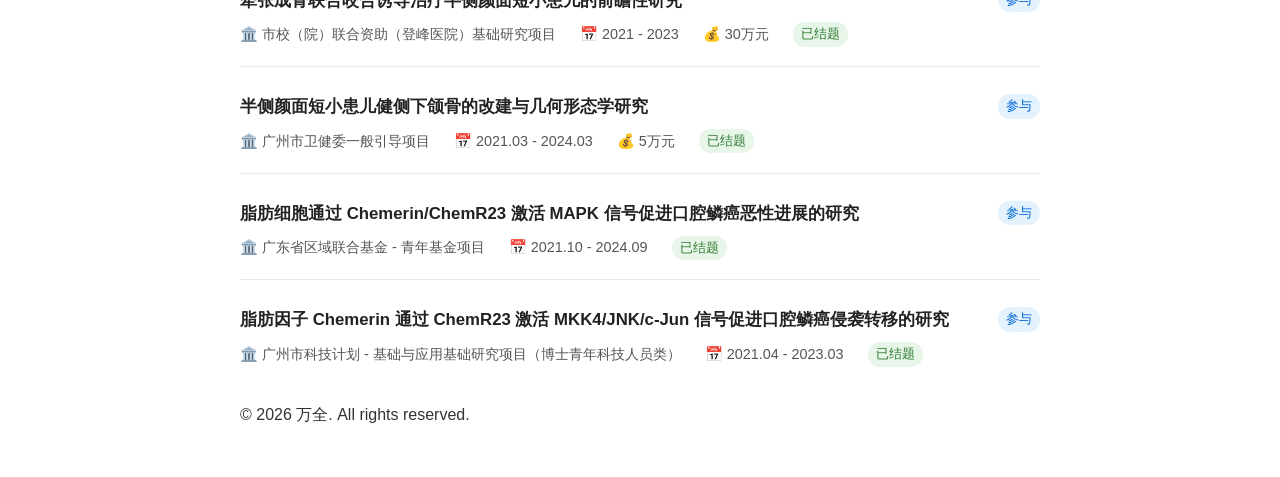
==== commit 9c720fdf: "Modify email and project details in index.html Updated email information and project descriptions in" ====
--- a/index.html
+++ b/index.html
@@ -23,7 +23,7 @@
             <table class="info-table">
                 <tr><th>位置:</th><td>广东·广州 中国</td></tr>
                 <tr><th>语言:</th><td>中文 (母语), 英语</td></tr>
-                <tr><th>邮箱1:</th><td>wanquan1991@qq.com</td></tr>
+                <tr><th>邮箱1:</th><td>wanquan1991@qq.com wanquan0110@outlook.com </td></tr>
                 <tr><th>研究方向:</th><td>肿瘤的免疫分子生物学研究；颌面部畸形、颌骨畸形形态分析及三维手术设计；腭裂及腭咽闭合不全语音分析</td></tr>
                 <tr><th>技术栈:</th><td>游离皮瓣制备，3D手术设计，个性化手术导板制作，ACCESS数据库。硕士期间学习并能独立完成包括前臂皮瓣、股前外侧皮瓣、胸大肌皮瓣、小腿内侧皮瓣、腓骨肌皮瓣等皮瓣制取，熟练掌握良恶性肿瘤及三大腺体手术，熟练掌握齿槽外科等门诊诊疗技术。工作期间以小儿唇腭裂以及皮罗综合征、半侧颜面短小等颌骨发育畸形为主要研究方向，能独立完成手术三维设计以及3D打印手术导板的设计。能独立完成包括复杂多生牙拔除、颌面囊肿开窗和唾液腺常见肿物切除及腺体切除等手术，</td></tr>
             </table>
@@ -76,8 +76,8 @@
             <h2>Projects / Research</h2>
             <p>我的主要兴趣在于 <strong>颌面整复</strong> 和 <strong>畸形整形</strong>。</p>
             <ul>
-                <li><strong>项目名称 A</strong> - ongoing。(2019 至今)</li>
-                <li><strong>开源项目 B</strong> - 个人网站搭建。(2026)</li>
+                <li><strong>项目名称 A-专业构建</strong> - ongoing (2019 至今)</li>
+                <li><strong>开源项目 B-爱好构建</strong> - 个人网站搭建 (2026)</li>
             </ul>
         </section>
 
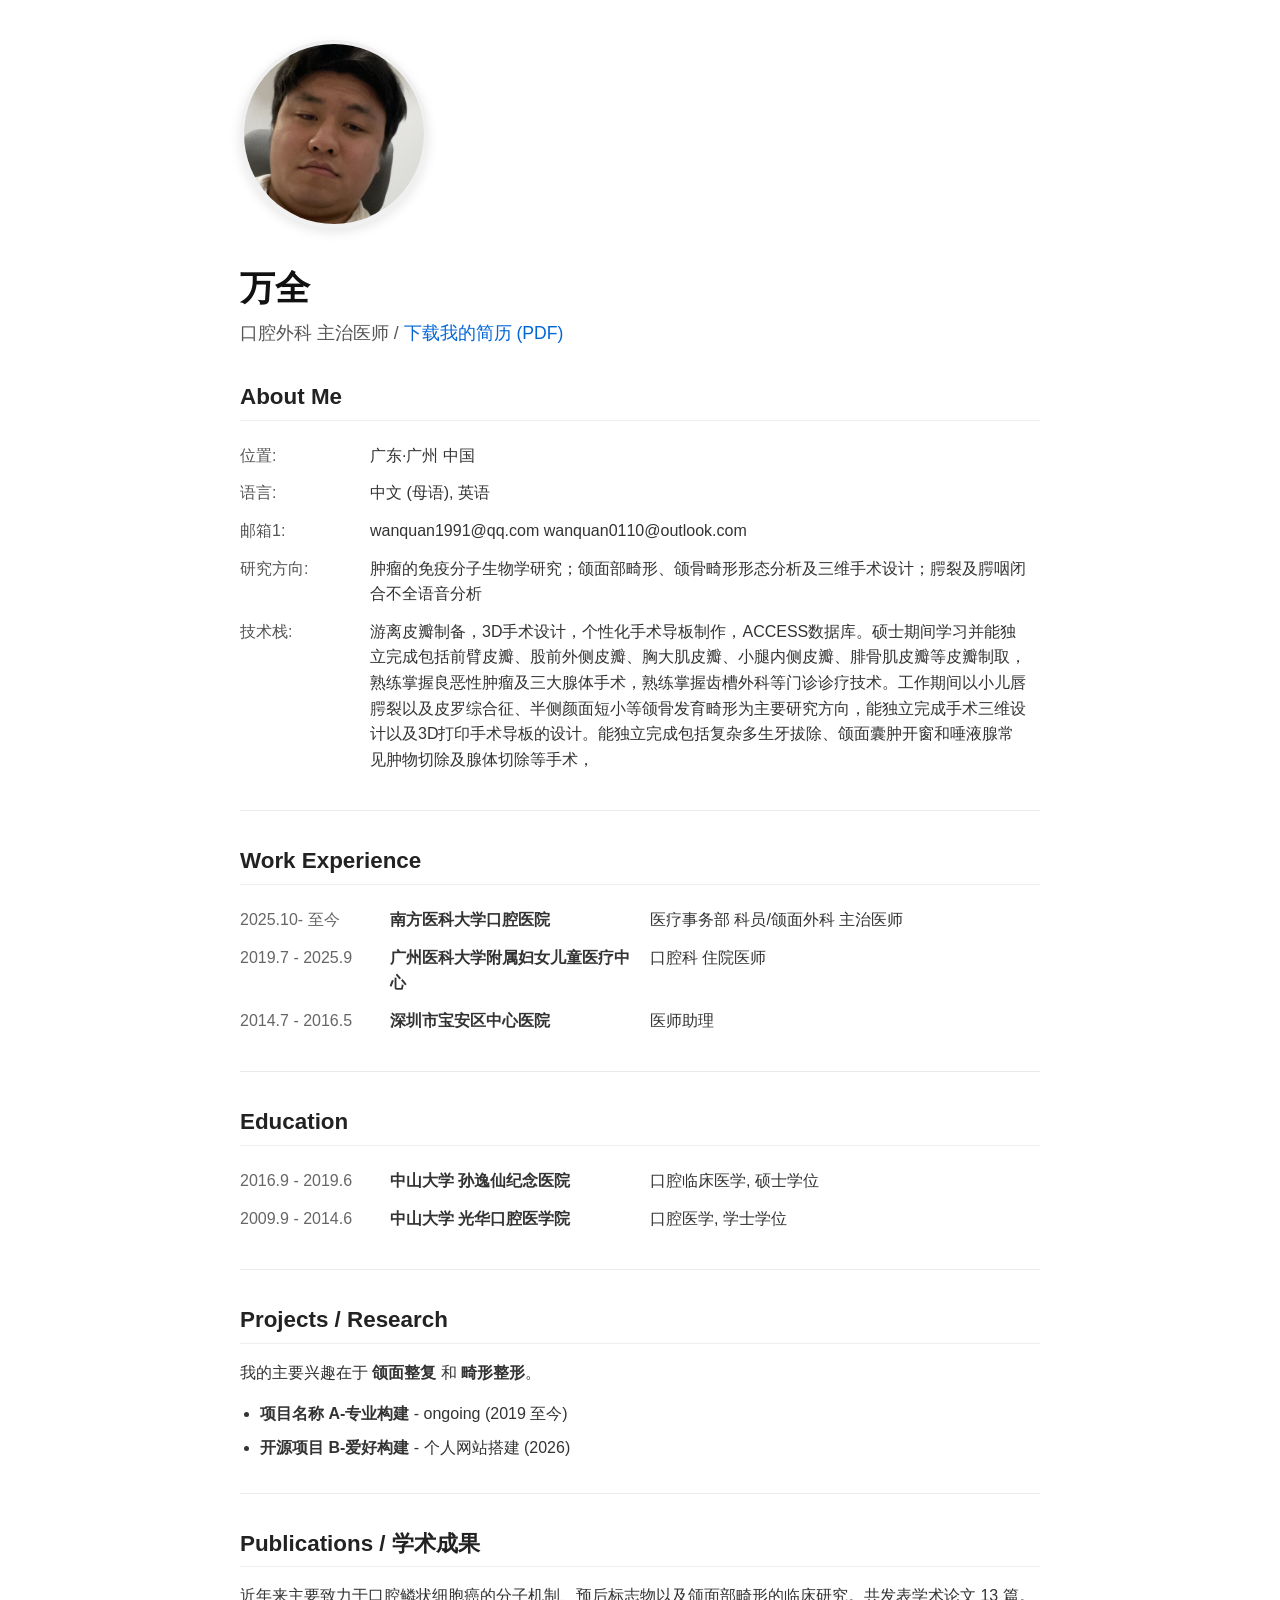
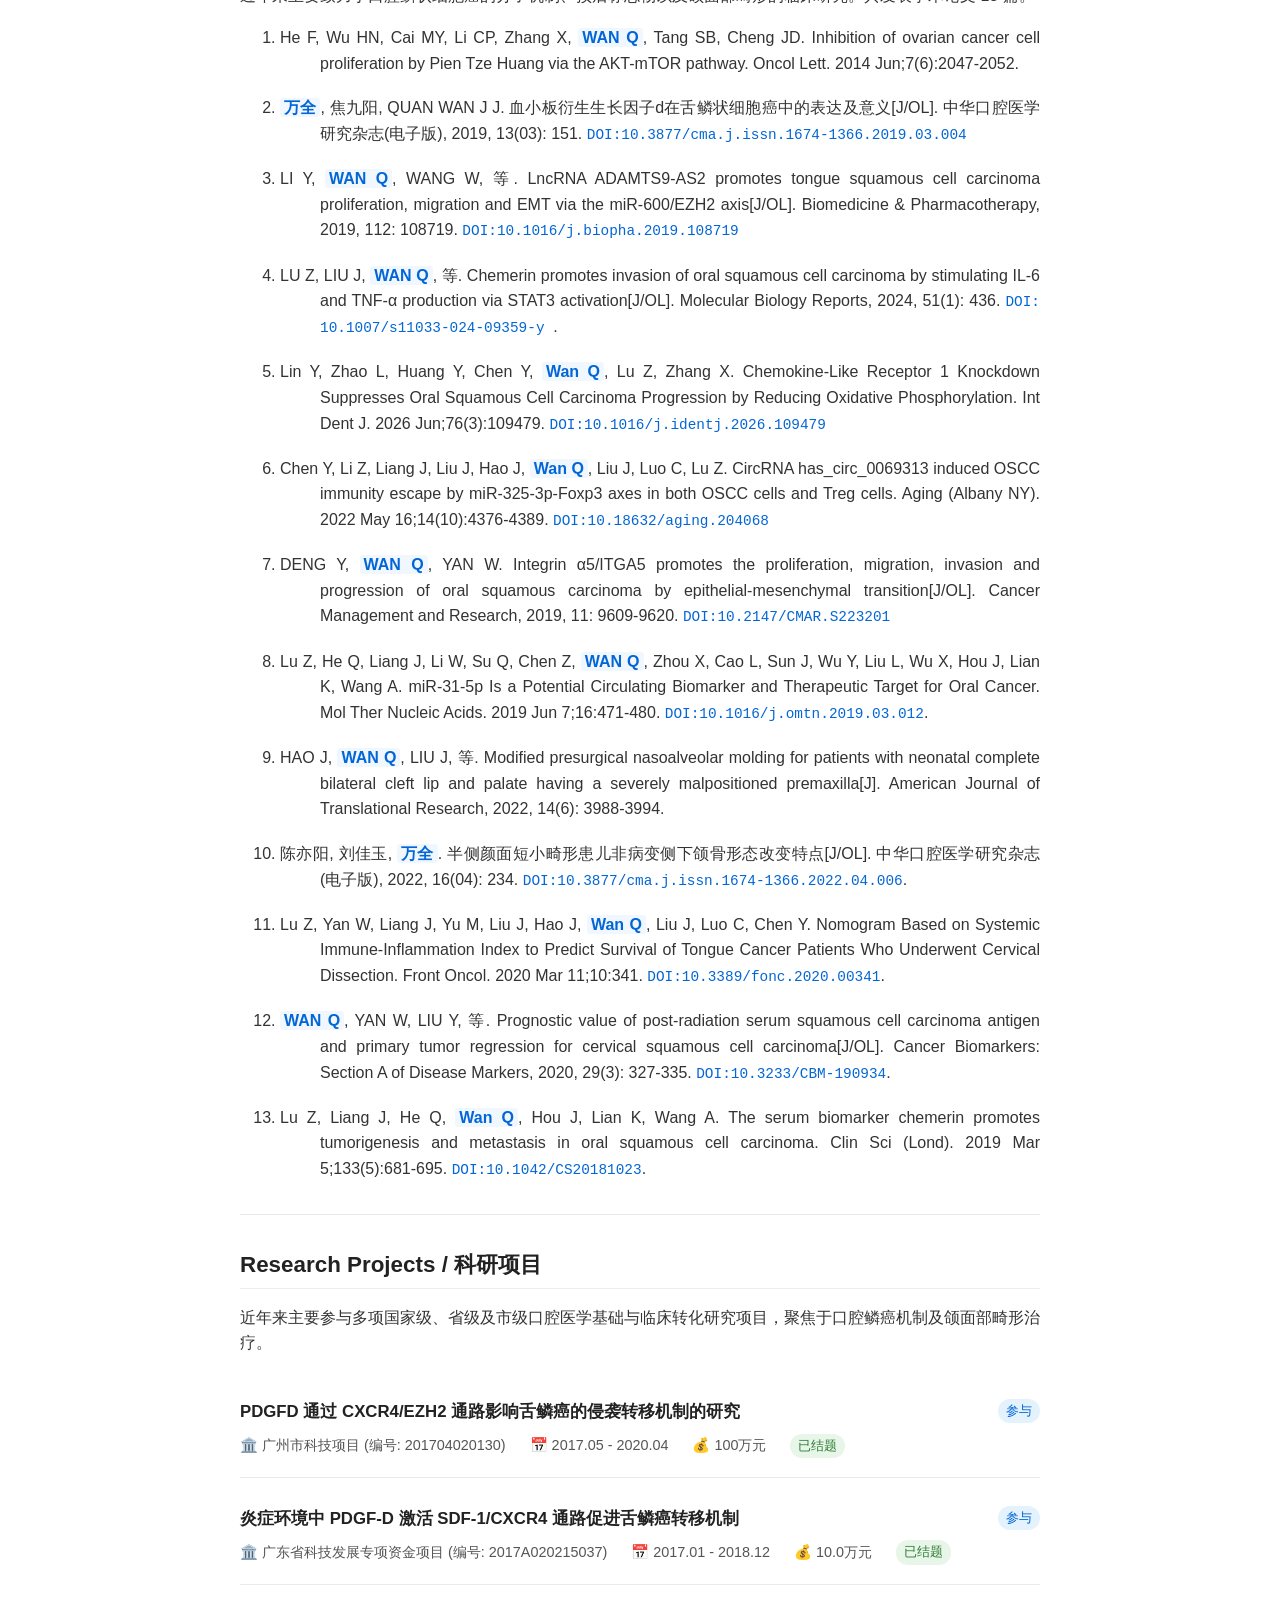
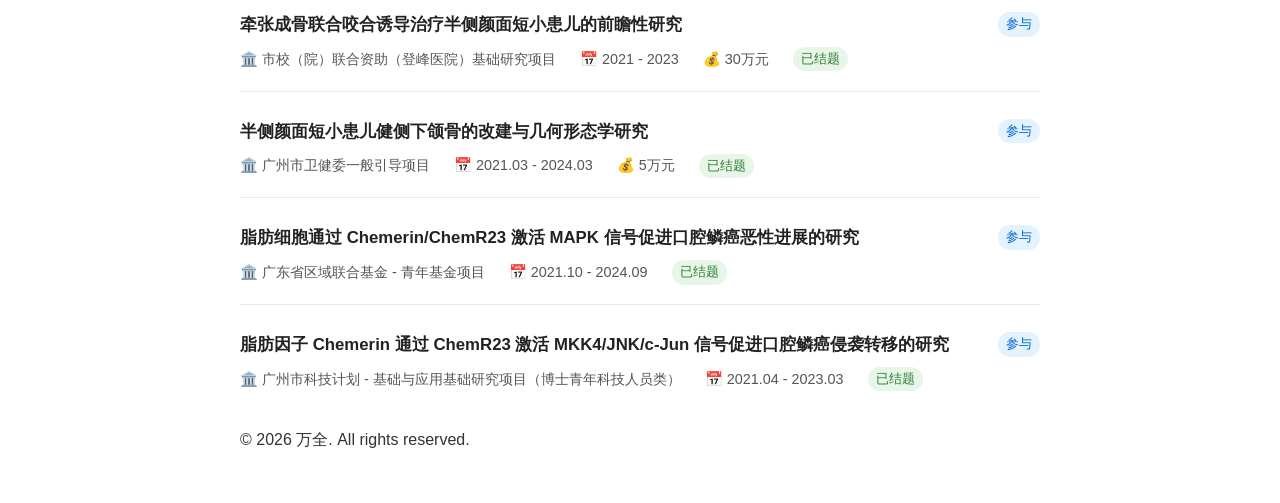
==== commit 73646226: "Update index.html" ====
--- a/index.html
+++ b/index.html
@@ -91,7 +91,7 @@
             
             <ol class="publication-list">
                 <li>
-                    HE F, WU H, CAI M, 等. Inhibition of ovarian cancer cell proliferation by Pien Tze Huang via the AKT-mTOR pathway[J]. Oncology Letters, 2014, 7(6): 2047.
+                    He F, Wu HN, Cai MY, Li CP, Zhang X, <span class="my-name">WAN Q</span>, Tang SB, Cheng JD. Inhibition of ovarian cancer cell proliferation by Pien Tze Huang via the AKT-mTOR pathway. Oncol Lett. 2014 Jun;7(6):2047-2052.
                 </li>
                 <li>
                     <span class="my-name">万全</span>, 焦九阳, QUAN WAN J J. 血小板衍生生长因子d在舌鳞状细胞癌中的表达及意义[J/OL]. 中华口腔医学研究杂志(电子版), 2019, 13(03): 151. 
@@ -106,11 +106,11 @@
                     <a class="doi-link" href="https://doi.org/10.1007/s11033-024-09359-y " target="_blank">DOI:10.1007/s11033-024-09359-y </a>.
                 </li>
                 <li>
-                    LIN Y, ZHAO L, HUANG Y, 等. Chemokine-Like Receptor 1 Knockdown Suppresses Oral Squamous Cell Carcinoma Progression by Reducing Oxidative Phosphorylation[J/OL]. International Dental Journal, 2026, 76(3): 109479. 
+                    Lin Y, Zhao L, Huang Y, Chen Y, <span class="my-name">Wan Q</span>, Lu Z, Zhang X. Chemokine-Like Receptor 1 Knockdown Suppresses Oral Squamous Cell Carcinoma Progression by Reducing Oxidative Phosphorylation. Int Dent J. 2026 Jun;76(3):109479.
                     <a class="doi-link" href="https://doi.org/10.1016/j.identj.2026.109479 " target="_blank">DOI:10.1016/j.identj.2026.109479 </a>
                 </li>
                 <li>
-                    CHEN Y, LI Z, LIANG J, 等. CircRNA hsa_circ_0069313 induced OSCC immunity escape by miR-325-3p-Foxp3 axes in both OSCC cells and treg cells[J/OL]. Aging, 2022, 14(10): 4376-4389. 
+                    Chen Y, Li Z, Liang J, Liu J, Hao J, <span class="my-name">Wan Q</span>, Liu J, Luo C, Lu Z. CircRNA has_circ_0069313 induced OSCC immunity escape by miR-325-3p-Foxp3 axes in both OSCC cells and Treg cells. Aging (Albany NY). 2022 May 16;14(10):4376-4389.
                     <a class="doi-link" href="https://doi.org/10.18632/aging.204068 " target="_blank">DOI:10.18632/aging.204068 </a>
                 </li>
                 <li>
@@ -118,7 +118,7 @@
                     <a class="doi-link" href="https://doi.org/10.2147/CMAR.S223201   " target="_blank">DOI:10.2147/CMAR.S223201 </a>
                 </li>
                 <li>
-                    LU Z, HE Q, LIANG J, 等. miR-31-5p is a potential circulating biomarker and therapeutic target for oral cancer[J/OL]. Molecular Therapy. Nucleic Acids, 2019, 16: 471-480. 
+                    Lu Z, He Q, Liang J, Li W, Su Q, Chen Z,  <span class="my-name">WAN Q</span>, Zhou X, Cao L, Sun J, Wu Y, Liu L, Wu X, Hou J, Lian K, Wang A. miR-31-5p Is a Potential Circulating Biomarker and Therapeutic Target for Oral Cancer. Mol Ther Nucleic Acids. 2019 Jun 7;16:471-480. 
                     <a class="doi-link" href="https://doi.org/10.1016/j.omtn.2019.03.012" target="_blank">DOI:10.1016/j.omtn.2019.03.012</a>.
                 </li>
                 <li>
@@ -129,7 +129,7 @@
                     <a class="doi-link" href="https://doi.org/10.3877/cma.j.issn.1674-1366.2022.04.006" target="_blank">DOI:10.3877/cma.j.issn.1674-1366.2022.04.006</a>.
                 </li>
                  <li>
-                    LU Z, YAN W, LIANG J, 等. Nomogram based on systemic immune-inflammation index to predict survival of tongue cancer patients who underwent cervical dissection[J/OL]. Frontiers in Oncology, 2020, 10: 341. 
+                    Lu Z, Yan W, Liang J, Yu M, Liu J, Hao J, <span class="my-name">Wan Q</span>, Liu J, Luo C, Chen Y. Nomogram Based on Systemic Immune-Inflammation Index to Predict Survival of Tongue Cancer Patients Who Underwent Cervical Dissection. Front Oncol. 2020 Mar 11;10:341. 
                     <a class="doi-link" href="https://doi.org/10.3389/fonc.2020.00341" target="_blank">DOI:10.3389/fonc.2020.00341</a>.
                 </li>
                 <li>
@@ -137,7 +137,7 @@
                     <a class="doi-link" href="https://doi.org/10.3233/CBM-190934" target="_blank">DOI:10.3233/CBM-190934</a>.
                 </li>
                 <li>
-                    LU Z, LIANG J, HE Q, 等. The serum biomarker chemerin promotes tumorigenesis and metastasis in oral squamous cell carcinoma[J/OL]. Clinical Science, 2019, 133(5): 681-695. 
+                    Lu Z, Liang J, He Q, <span class="my-name">Wan Q</span>, Hou J, Lian K, Wang A. The serum biomarker chemerin promotes tumorigenesis and metastasis in oral squamous cell carcinoma. Clin Sci (Lond). 2019 Mar 5;133(5):681-695.
                     <a class="doi-link" href="https://doi.org/10.1042/CS20181023" target="_blank">DOI:10.1042/CS20181023</a>.
                 </li>
             </ol>
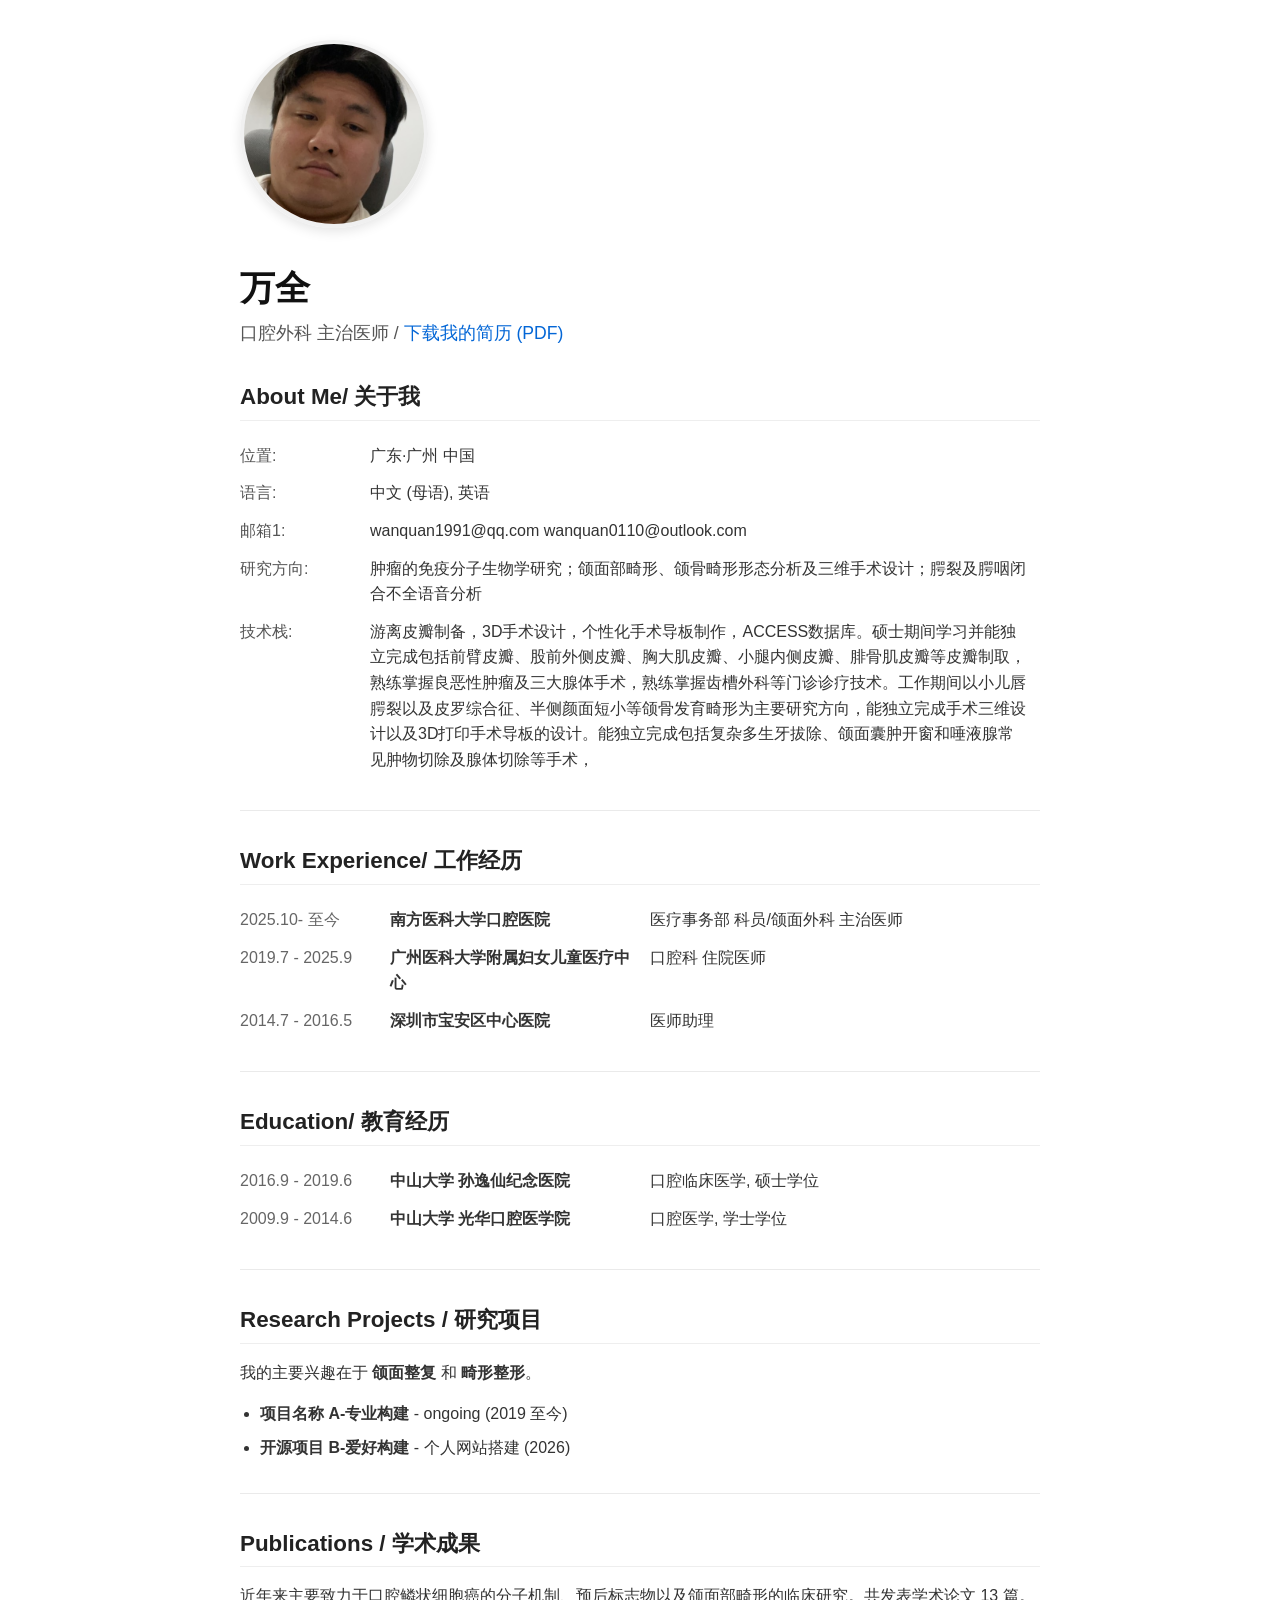
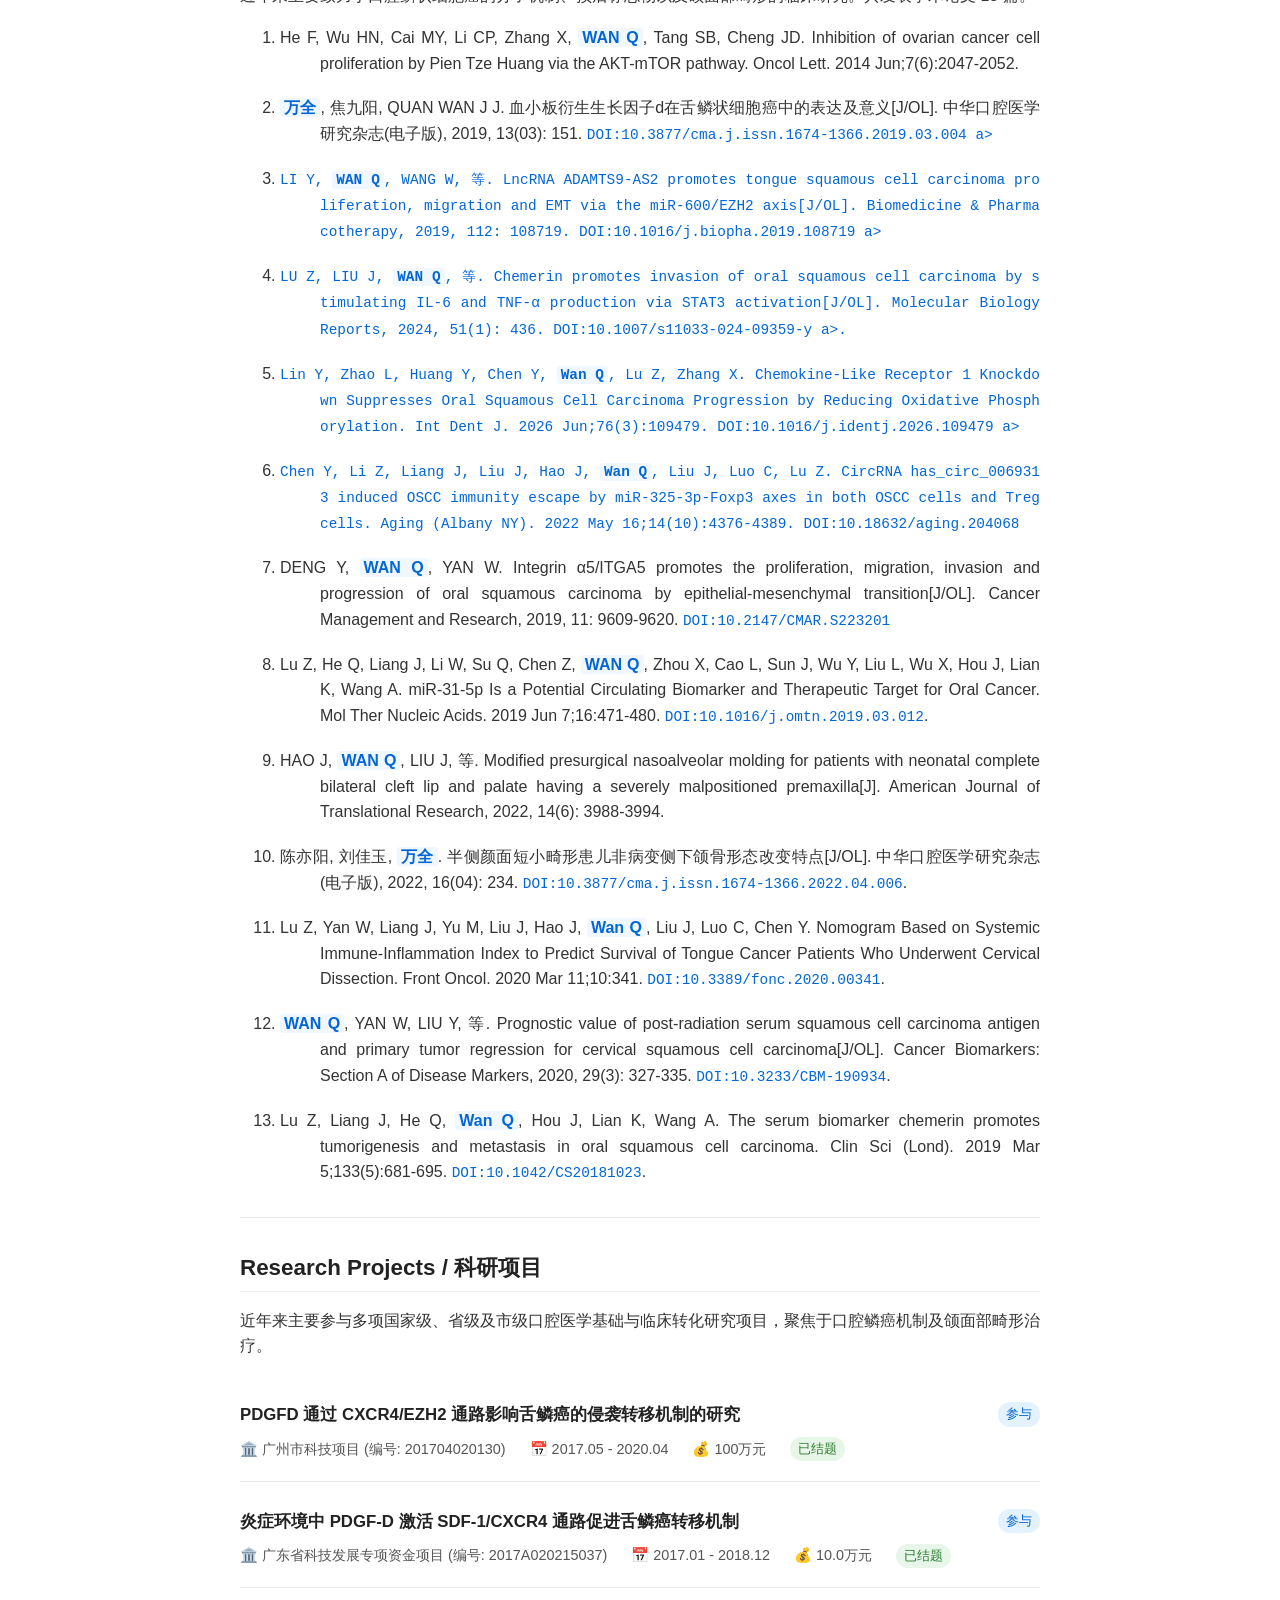
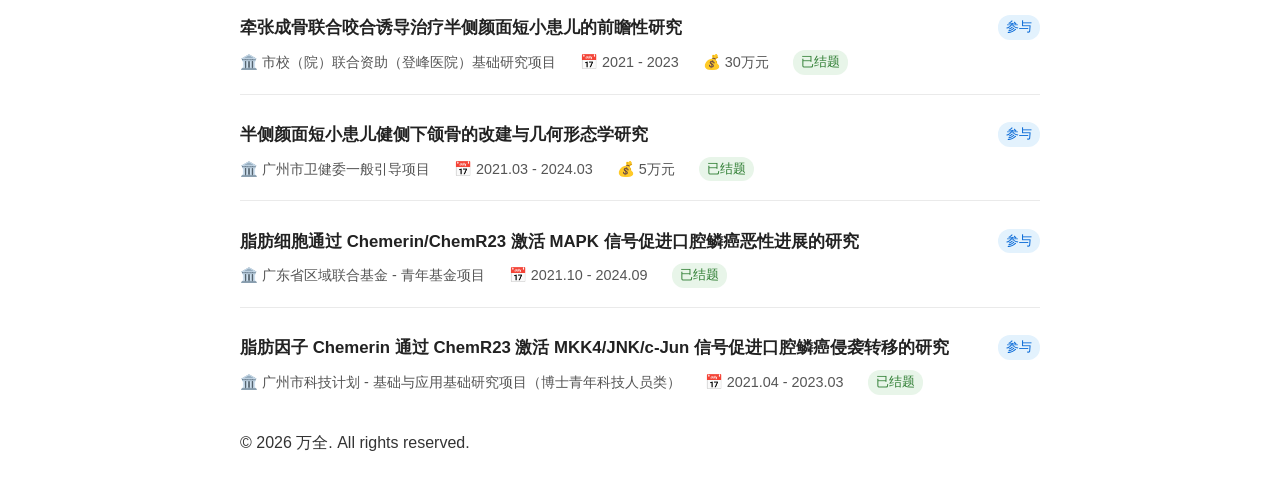
==== commit 72ced81a: "Update index.html" ====
--- a/index.html
+++ b/index.html
@@ -19,7 +19,7 @@
         </header>
 
         <section id="about">
-            <h2>About Me</h2>
+            <h2>About Me/ 关于我</h2>
             <table class="info-table">
                 <tr><th>位置:</th><td>广东·广州 中国</td></tr>
                 <tr><th>语言:</th><td>中文 (母语), 英语</td></tr>
@@ -32,7 +32,7 @@
         <hr>
 
         <section id="experience">
-            <h2>Work Experience</h2>
+            <h2>Work Experience/ 工作经历</h2>
             <table class="info-table">
                 <tr>
                     <td class="year">2025.10- 至今</td>
@@ -55,7 +55,7 @@
         <hr>
 
         <section id="education">
-            <h2>Education</h2>
+            <h2>Education/ 教育经历</h2>
             <table class="info-table">
                 <tr>
                     <td class="year">2016.9 - 2019.6</td>
@@ -73,7 +73,7 @@
         <hr>
 
         <section id="research">
-            <h2>Projects / Research</h2>
+            <h2>Research Projects / 研究项目</h2>
             <p>我的主要兴趣在于 <strong>颌面整复</strong> 和 <strong>畸形整形</strong>。</p>
             <ul>
                 <li><strong>项目名称 A-专业构建</strong> - ongoing (2019 至今)</li>
@@ -95,19 +95,51 @@
                 </li>
                 <li>
                     <span class="my-name">万全</span>, 焦九阳, QUAN WAN J J. 血小板衍生生长因子d在舌鳞状细胞癌中的表达及意义[J/OL]. 中华口腔医学研究杂志(电子版), 2019, 13(03): 151. 
-                    <a class="doi-link" href="https://doi.org/10.3877/cma.j.issn.1674-1366.2019.03.004 " target="_blank">DOI:10.3877/cma.j.issn.1674-1366.2019.03.004 </a>
+                    <a class="doi-link" href="https://doi.org/10.3877/cma.j.issn.1674-1366.2019.03.004
+        
+        
+        
+         " target="_blank">DOI:10.3877/cma.j.issn.1674-1366.2019.03.004
+        
+        
+        
+         a>
                 </li>
                 <li>
                     LI Y, <span class="my-name">WAN Q</span>, WANG W, 等. LncRNA ADAMTS9-AS2 promotes tongue squamous cell carcinoma proliferation, migration and EMT via the miR-600/EZH2 axis[J/OL]. Biomedicine & Pharmacotherapy, 2019, 112: 108719. 
-                    <a class="doi-link" href="https://doi.org/10.1016/j.biopha.2019.108719 " target="_blank">DOI:10.1016/j.biopha.2019.108719</a>
+                    <a class="doi-link" href="https://doi.org/10.1016/j.biopha.2019.108719
+        
+        
+        
+         " target="_blank">DOI:10.1016/j.biopha.2019.108719
+        
+        
+        
+        a>
                 </li>
                 <li>
                     LU Z, LIU J, <span class="my-name">WAN Q</span>, 等. Chemerin promotes invasion of oral squamous cell carcinoma by stimulating IL-6 and TNF-α production via STAT3 activation[J/OL]. Molecular Biology Reports, 2024, 51(1): 436. 
-                    <a class="doi-link" href="https://doi.org/10.1007/s11033-024-09359-y " target="_blank">DOI:10.1007/s11033-024-09359-y </a>.
+                    <a class="doi-link" href="https://doi.org/10.1007/s11033-024-09359-y
+        
+        
+        
+         " target="_blank">DOI:10.1007/s11033-024-09359-y
+        
+        
+        
+         a>.
                 </li>
                 <li>
                     Lin Y, Zhao L, Huang Y, Chen Y, <span class="my-name">Wan Q</span>, Lu Z, Zhang X. Chemokine-Like Receptor 1 Knockdown Suppresses Oral Squamous Cell Carcinoma Progression by Reducing Oxidative Phosphorylation. Int Dent J. 2026 Jun;76(3):109479.
-                    <a class="doi-link" href="https://doi.org/10.1016/j.identj.2026.109479 " target="_blank">DOI:10.1016/j.identj.2026.109479 </a>
+                    <a class="doi-link" href="https://doi.org/10.1016/j.identj.2026.109479
+        
+        
+        
+         " target="_blank">DOI:10.1016/j.identj.2026.109479
+        
+        
+        
+         a>
                 </li>
                 <li>
                     Chen Y, Li Z, Liang J, Liu J, Hao J, <span class="my-name">Wan Q</span>, Liu J, Luo C, Lu Z. CircRNA has_circ_0069313 induced OSCC immunity escape by miR-325-3p-Foxp3 axes in both OSCC cells and Treg cells. Aging (Albany NY). 2022 May 16;14(10):4376-4389.
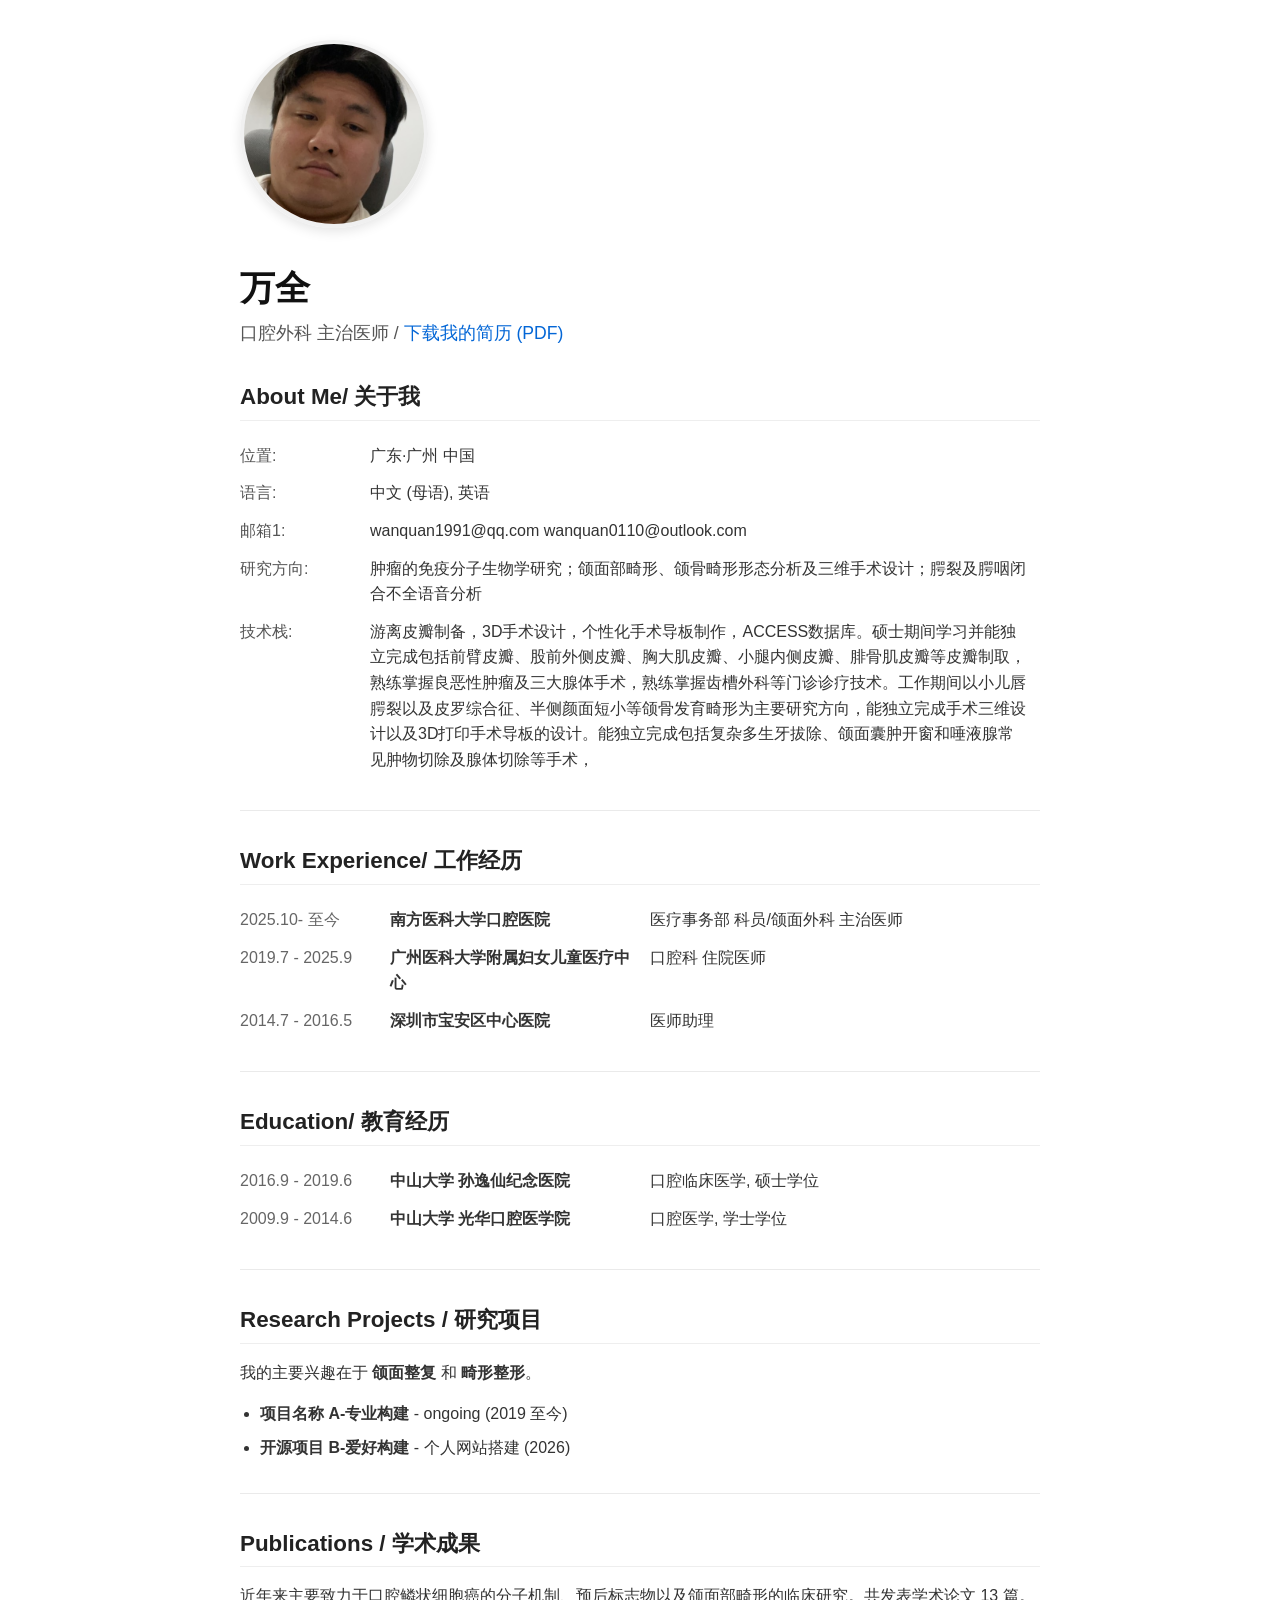
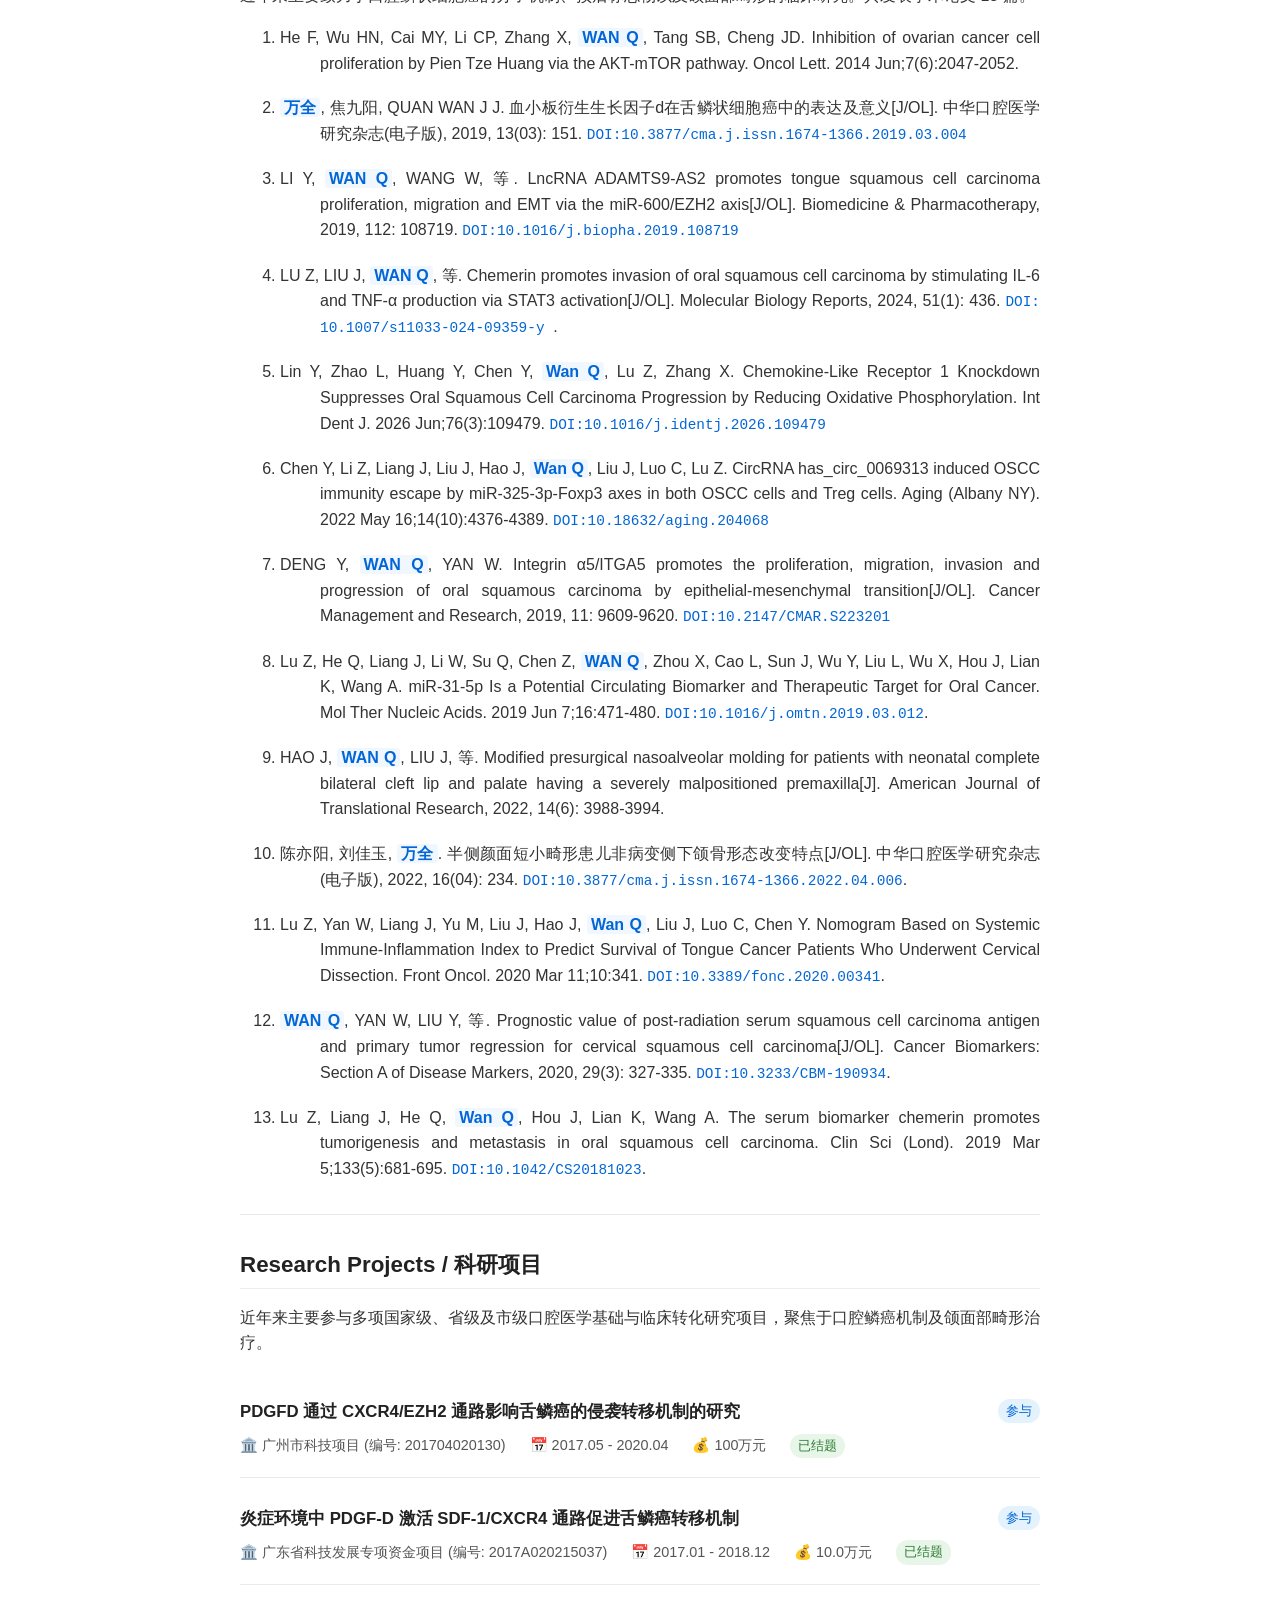
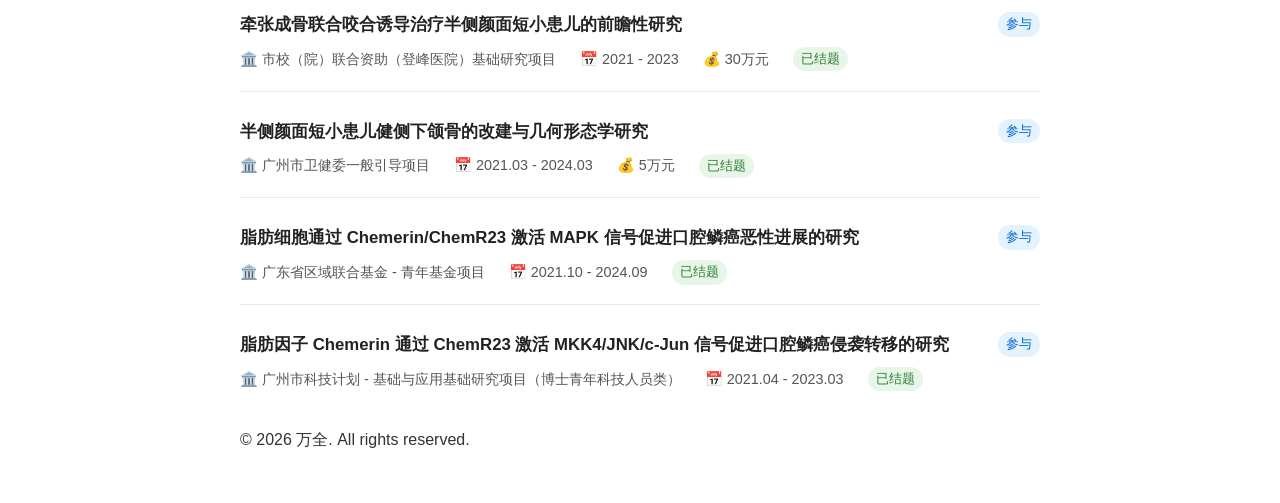
==== commit 64c0d203: "Update index.html" ====
--- a/index.html
+++ b/index.html
@@ -95,51 +95,19 @@
                 </li>
                 <li>
                     <span class="my-name">万全</span>, 焦九阳, QUAN WAN J J. 血小板衍生生长因子d在舌鳞状细胞癌中的表达及意义[J/OL]. 中华口腔医学研究杂志(电子版), 2019, 13(03): 151. 
-                    <a class="doi-link" href="https://doi.org/10.3877/cma.j.issn.1674-1366.2019.03.004
-        
-        
-        
-         " target="_blank">DOI:10.3877/cma.j.issn.1674-1366.2019.03.004
-        
-        
-        
-         a>
+                    <a class="doi-link" href="https://doi.org/10.3877/cma.j.issn.1674-1366.2019.03.004" target="_blank">DOI:10.3877/cma.j.issn.1674-1366.2019.03.004</a>
                 </li>
                 <li>
                     LI Y, <span class="my-name">WAN Q</span>, WANG W, 等. LncRNA ADAMTS9-AS2 promotes tongue squamous cell carcinoma proliferation, migration and EMT via the miR-600/EZH2 axis[J/OL]. Biomedicine & Pharmacotherapy, 2019, 112: 108719. 
-                    <a class="doi-link" href="https://doi.org/10.1016/j.biopha.2019.108719
-        
-        
-        
-         " target="_blank">DOI:10.1016/j.biopha.2019.108719
-        
-        
-        
-        a>
+                    <a class="doi-link" href="https://doi.org/10.1016/j.biopha.2019.108719" target="_blank">DOI:10.1016/j.biopha.2019.108719</a>
                 </li>
                 <li>
                     LU Z, LIU J, <span class="my-name">WAN Q</span>, 等. Chemerin promotes invasion of oral squamous cell carcinoma by stimulating IL-6 and TNF-α production via STAT3 activation[J/OL]. Molecular Biology Reports, 2024, 51(1): 436. 
-                    <a class="doi-link" href="https://doi.org/10.1007/s11033-024-09359-y
-        
-        
-        
-         " target="_blank">DOI:10.1007/s11033-024-09359-y
-        
-        
-        
-         a>.
+                    <a class="doi-link" href="https://doi.org/10.1007/s11033-024-09359-y " target="_blank">DOI:10.1007/s11033-024-09359-y  </a>.
                 </li>
                 <li>
                     Lin Y, Zhao L, Huang Y, Chen Y, <span class="my-name">Wan Q</span>, Lu Z, Zhang X. Chemokine-Like Receptor 1 Knockdown Suppresses Oral Squamous Cell Carcinoma Progression by Reducing Oxidative Phosphorylation. Int Dent J. 2026 Jun;76(3):109479.
-                    <a class="doi-link" href="https://doi.org/10.1016/j.identj.2026.109479
-        
-        
-        
-         " target="_blank">DOI:10.1016/j.identj.2026.109479
-        
-        
-        
-         a>
+                    <a class="doi-link" href="https://doi.org/10.1016/j.identj.2026.109479" target="_blank">DOI:10.1016/j.identj.2026.109479</a>
                 </li>
                 <li>
                     Chen Y, Li Z, Liang J, Liu J, Hao J, <span class="my-name">Wan Q</span>, Liu J, Luo C, Lu Z. CircRNA has_circ_0069313 induced OSCC immunity escape by miR-325-3p-Foxp3 axes in both OSCC cells and Treg cells. Aging (Albany NY). 2022 May 16;14(10):4376-4389.
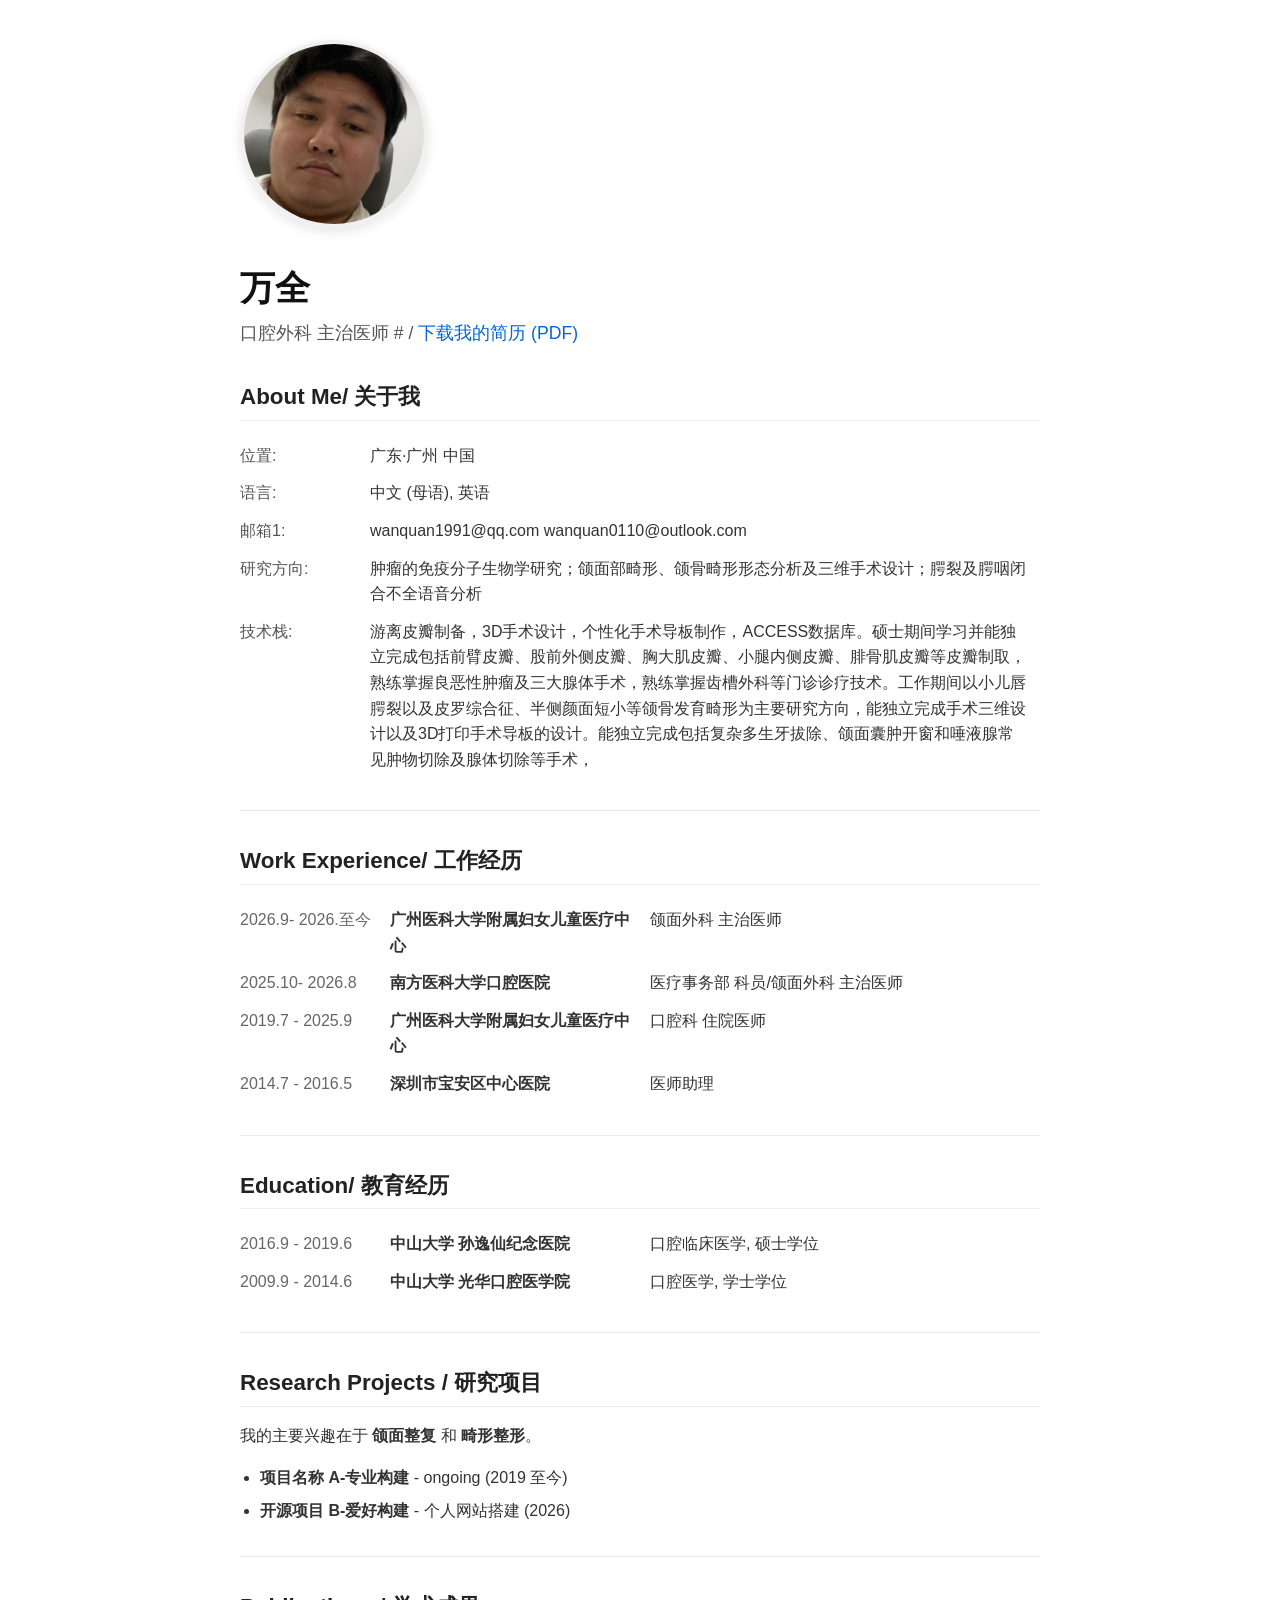
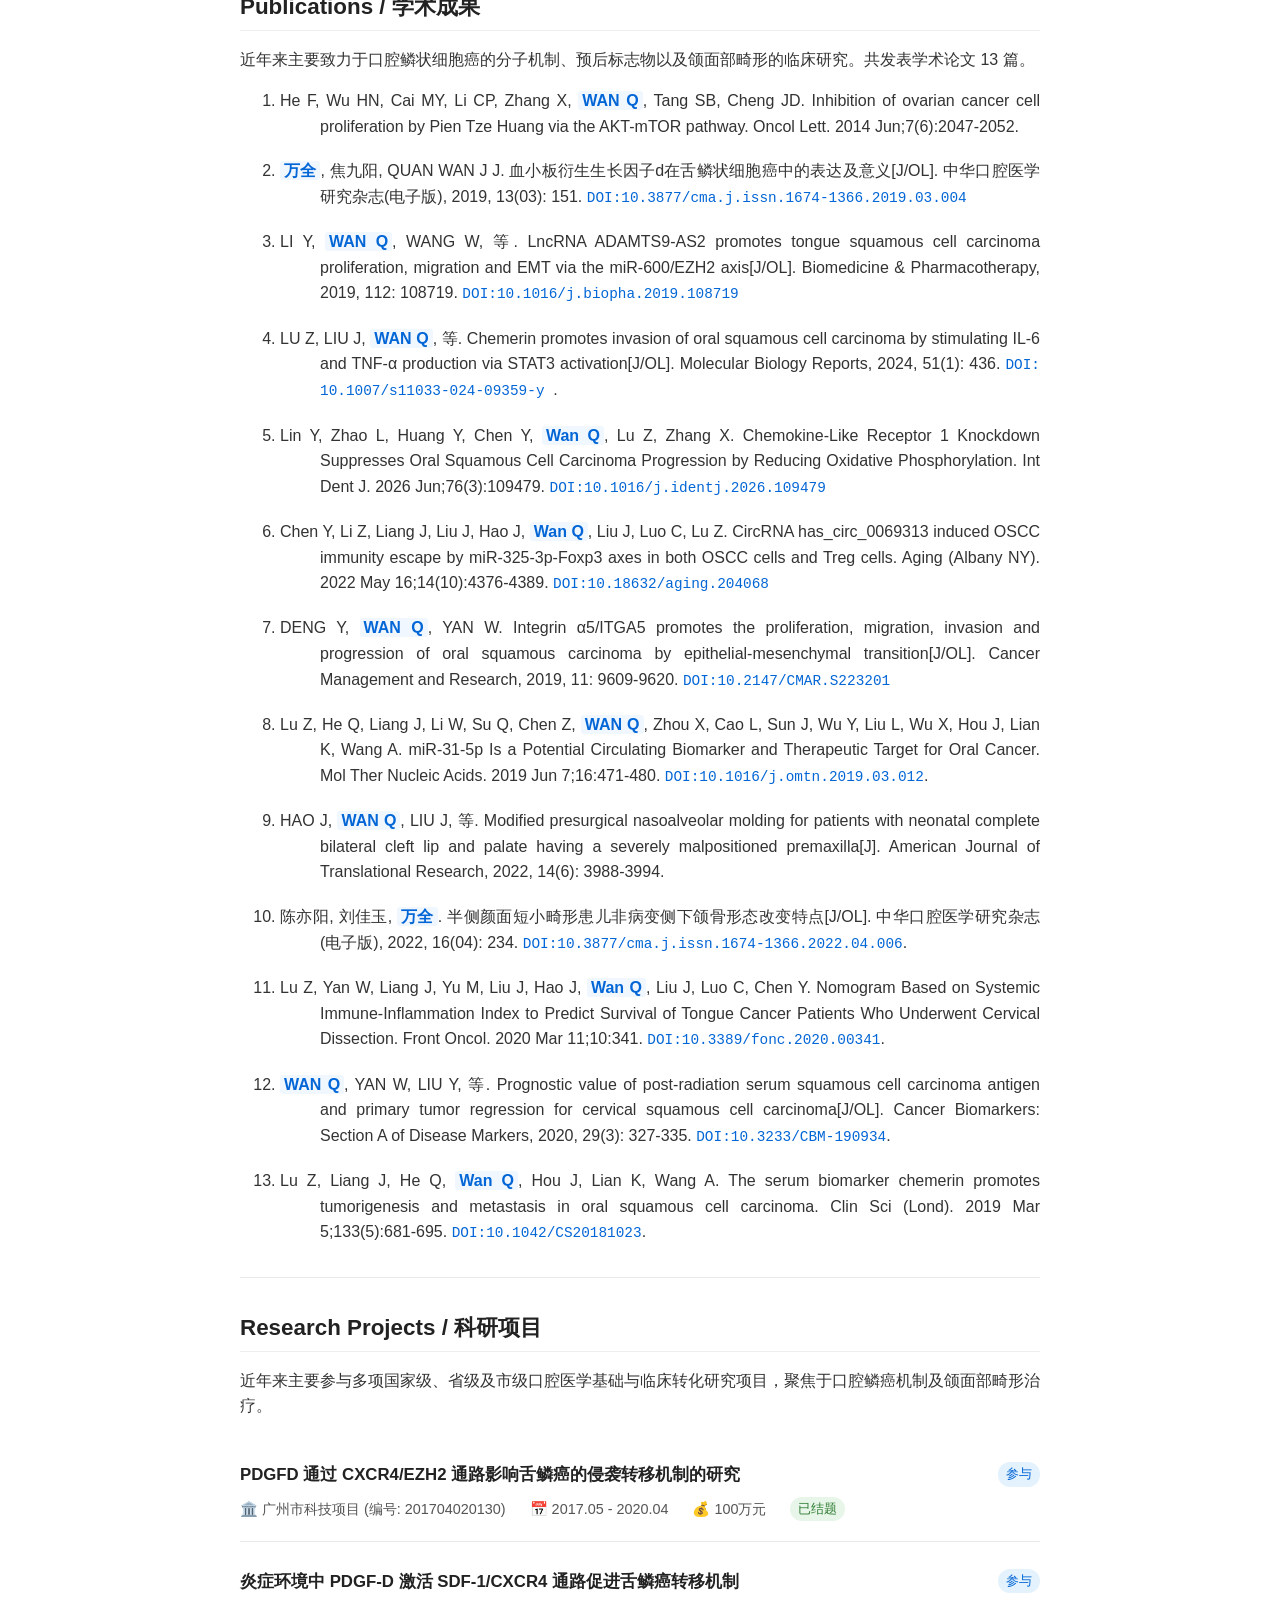
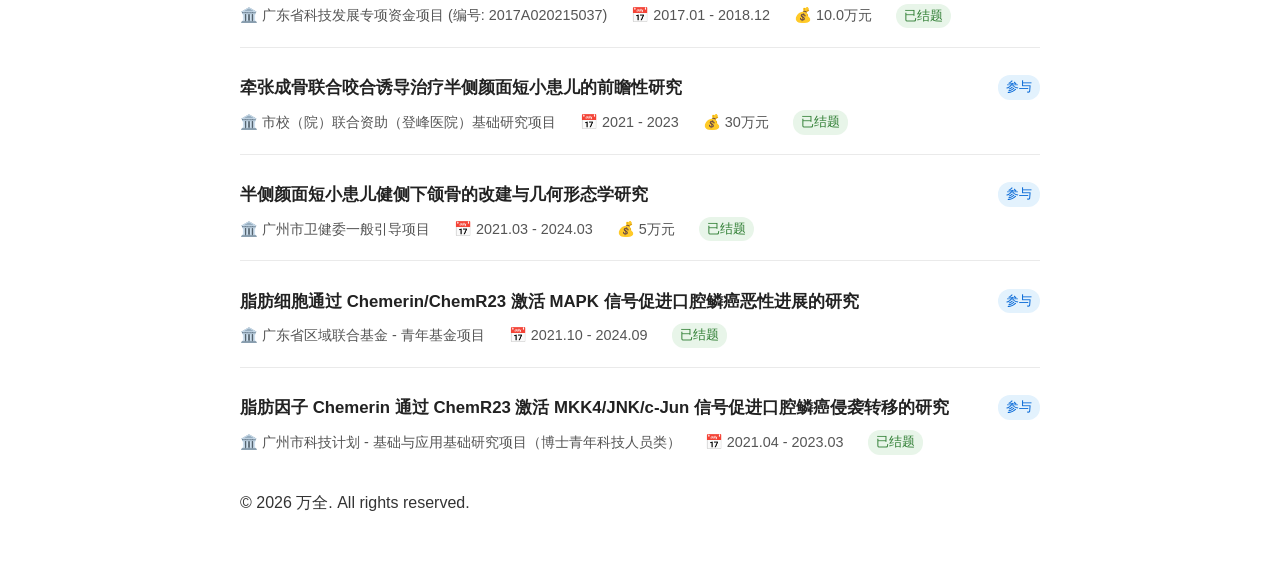
==== commit 97d4353a: "Update index.html" ====
--- a/index.html
+++ b/index.html
@@ -15,7 +15,7 @@
                 <img src="avatar.jpg" alt="万全" class="avatar">
             </div>
             <h1>万全</h1>
-            <p class="subtitle">口腔外科 主治医师 / <a href="resume.pdf" download>下载我的简历 (PDF)</a></p>
+            <p class="subtitle">口腔外科 主治医师 # / <a href="resume.pdf" download>下载我的简历 (PDF)</a></p>
         </header>
 
         <section id="about">
@@ -34,8 +34,13 @@
         <section id="experience">
             <h2>Work Experience/ 工作经历</h2>
             <table class="info-table">
-                <tr>
-                    <td class="year">2025.10- 至今</td>
+                 <tr>
+                    <td class="year">2026.9- 2026.至今</td>
+                    <td class="company"><strong>广州医科大学附属妇女儿童医疗中心</strong></td>
+                    <td class="role">颌面外科 主治医师</td>
+                </tr>
+                <tr>
+                    <td class="year">2025.10- 2026.8</td>
                     <td class="company"><strong>南方医科大学口腔医院</strong></td>
                     <td class="role">医疗事务部 科员/颌面外科 主治医师</td>
                 </tr>
